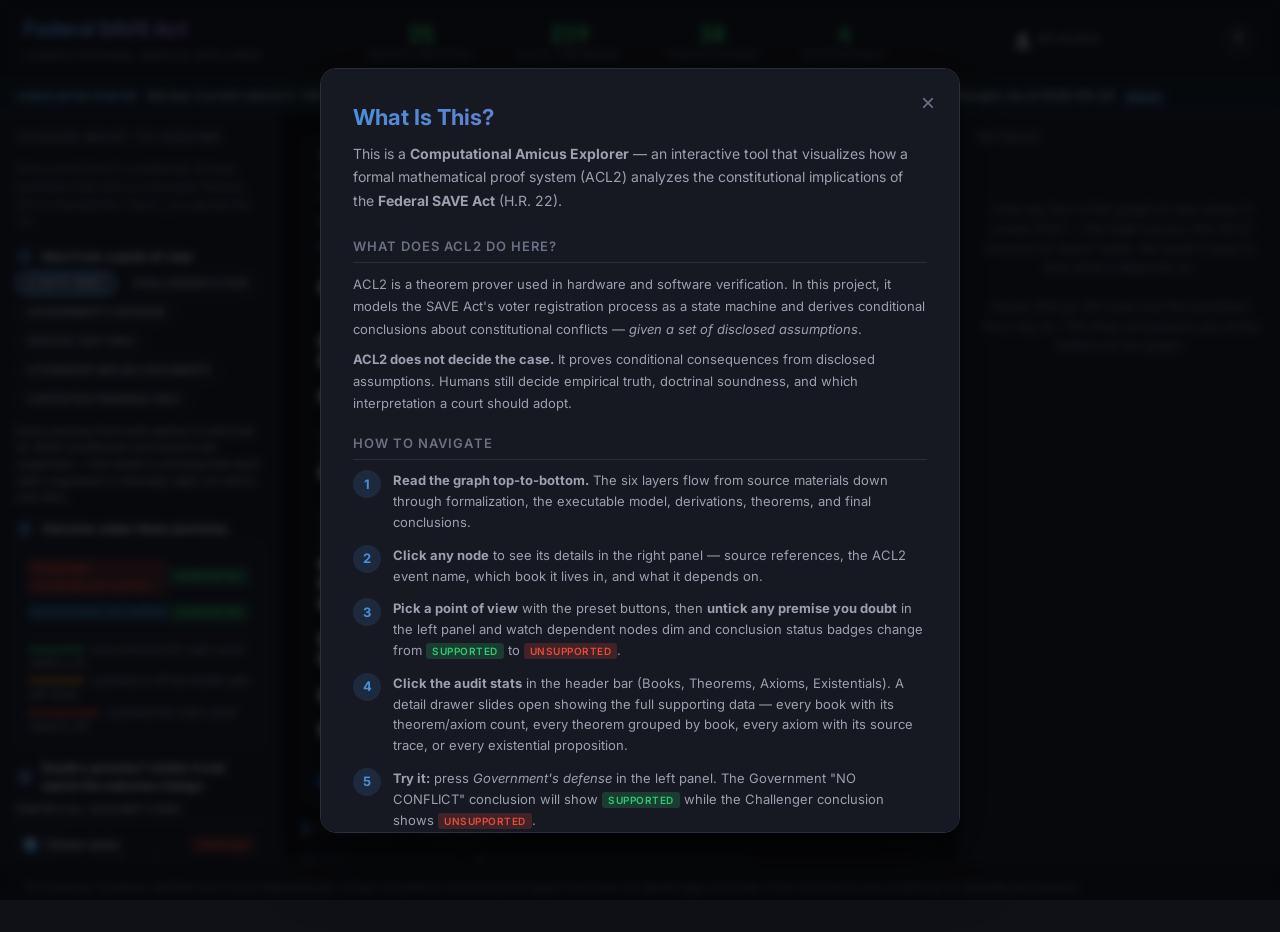
==== web/index.html @ 8c719e90 "explorer: wrap long path in explainer Co-Authored-By: Claude Fable 5 <noreply@anthropic.com>" ====
<!DOCTYPE html>
<html lang="en">
<head>
  <meta charset="UTF-8">
  <meta name="viewport" content="width=device-width, initial-scale=1.0">
  <meta name="description" content="Interactive visual explorer for the Federal SAVE Act ACL2 constitutional stress-test. Toggle assumptions to see which proof paths remain supported.">
  <title>Federal SAVE Act — Computational Amicus Explorer</title>
  <link rel="preconnect" href="https://fonts.googleapis.com">
  <link href="https://fonts.googleapis.com/css2?family=Inter:wght@300;400;500;600;700&family=JetBrains+Mono:wght@400;500&display=swap" rel="stylesheet">
  <link rel="stylesheet" href="style.css?v=6.4.4">
</head>
<body>
  <header id="app-header">
    <div class="header-content">
      <div class="header-title">
        <h1>Federal SAVE Act</h1>
        <span class="subtitle">Computational Amicus Explorer</span>
      </div>
      <div id="audit-bar" class="audit-bar">
        <button class="audit-stat audit-stat-btn" data-audit="books"><span class="audit-num" id="stat-books">—</span><span class="audit-label">Books Certified</span></button>
        <button class="audit-stat audit-stat-btn" data-audit="theorems"><span class="audit-num" id="stat-theorems">—</span><span class="audit-label">Q.E.D. Theorems</span></button>
        <button class="audit-stat audit-stat-btn" data-audit="axioms"><span class="audit-num" id="stat-axioms">—</span><span class="audit-label">Traced Axioms</span></button>
        <button class="audit-stat audit-stat-btn" data-audit="existentials"><span class="audit-num" id="stat-existentials">—</span><span class="audit-label">Existentials</span></button>
      </div>
      <label class="reviewer-toggle" title="Show ACL2 technical details">
        <span class="reviewer-icon">🔬</span>
        <input type="checkbox" id="reviewer-mode">
        <span class="reviewer-label">Reviewer</span>
      </label>
      <button id="about-btn" class="about-btn" title="About this tool">?</button>
    </div>
  </header>

  <div id="audit-drawer" class="audit-drawer">
    <div class="audit-drawer-header">
      <h3 id="audit-drawer-title"></h3>
      <button id="audit-drawer-close" class="audit-drawer-close">&times;</button>
    </div>
    <div id="audit-drawer-content" class="audit-drawer-content"></div>
  </div>

  <div class="mobile-panel-toggles" id="mobile-toggles">
    <button class="mobile-toggle-btn" id="toggle-hypotheticals" data-panel="left">☰ Choose premises</button>
    <button class="mobile-toggle-btn" id="toggle-details" data-panel="right">ℹ Details</button>
  </div>

  <div id="status-bar" class="status-bar hidden">
    <span class="status-chip">LEGISLATIVE STATUS</span>
    <span id="status-text"></span>
    <a id="status-link" href="#" target="_blank" rel="noopener">details</a>
  </div>
  <div id="warning-banner" class="warning-banner hidden">
    <span class="warning-icon">⚠</span>
    <span id="warning-text"></span>
    <button id="warning-close" class="warning-close">&times;</button>
  </div>

  <main id="app-main">
    <aside id="panel-left" class="panel panel-left">
      <h2 class="panel-title">Choose what to assume</h2>
      <p class="panel-hint">Every proof here is conditional: <em>if</em> these premises hold, <em>then</em> a conclusion follows. ACL2 checked the "then"; you decide the "if".</p>
      <div class="step-label"><span class="step-chip">1</span> Start from a point of view</div>
      <div id="preset-bar" class="preset-bar">
        <button class="preset-btn" data-preset="compare" title="Turn on every premise from both sides and compare the two outcomes side by side">⚖ Both sides</button>
        <button class="preset-btn preset-challenger" data-preset="challenger" title="Only the premises the challenger needs: documents are hard to get, the alternative process can deny">Challenger's case</button>
        <button class="preset-btn preset-government" data-preset="government" title="Only the premises the government needs: important interest, evenhanded, adequate alternative">Government's defense</button>
        <button class="preset-btn" data-preset="neutral" title="No legal or empirical premises at all — just the statute's text and structure. Neither outcome is supported.">Statute text only</button>
        <button class="preset-btn" data-preset="citizendocs" title="Grant the challenger every legal premise but deny the empirical ones: citizens hold documents and a waivable fee is not a burden">Citizenship implies documents</button>
        <button class="preset-btn" data-preset="highrisk" title="Keep only the three empirically contestable premises and drop everything doctrinal">Contested premises only</button>
      </div>
      <p id="preset-description" class="preset-description"></p>
      <div class="step-label"><span class="step-chip">2</span> Outcome under these premises</div>
      <div id="scenario-status" class="scenario-status">
        <div class="scenario-row">
          <span class="scenario-path-label path-challenger">Challenger: constitutional conflict</span>
          <span class="scenario-badge" id="scenario-challenger">—</span>
        </div>
        <div class="scenario-row">
          <span class="scenario-path-label path-government">Government: no conflict</span>
          <span class="scenario-badge" id="scenario-government">—</span>
        </div>
        <div class="scenario-legend">
          <span><b class="lg lg-supported">Supported</b> every premise this side's proof needs is on</span>
          <span><b class="lg lg-contested">Contested</b> a premise is off but another path still holds</span>
          <span><b class="lg lg-unsupported">Unsupported</b> a premise this side's proof needs is off</span>
        </div>
      </div>
      <div class="step-label"><span class="step-chip">3</span> Doubt a premise? Untick it and watch the outcome change</div>
      <div id="controls-container"></div>
      <div class="filter-section">
        <h3 class="filter-title">Display options</h3>
        <label class="filter-toggle"><input type="checkbox" id="filter-axiom-free"> Highlight axiom-free theorems</label>
        <label class="filter-toggle"><input type="checkbox" id="filter-high-risk"> Highlight high-risk assumptions</label>
        <label class="filter-toggle"><input type="checkbox" id="filter-challenger" checked> Show challenger path</label>
        <label class="filter-toggle"><input type="checkbox" id="filter-government" checked> Show government path</label>
        <label class="filter-toggle"><input type="checkbox" id="filter-neutral" checked> Show neutral nodes</label>
      </div>
    </aside>

    <section id="panel-center" class="panel panel-center">
      <details id="voter-panel" class="voter-panel" open>
        <summary class="voter-summary">
          <span class="voter-title">Try it — a citizen at the registration counter</span>
          <span class="voter-sub">Pick what they bring. The clerk answers from the statute's own list of acceptable documents; then the court's reading of the attestation process and your premises decide what that outcome means.</span>
        </summary>
        <div class="voter-body">
          <div class="voter-docs">
            <div class="voter-docs-title">What the applicant presents</div>
            <details class="voter-whatsthis">
              <summary>Where does this list come from?</summary>
              <p>It is the statute's own list. The SAVE Act (new NVRA § 3(b)) defines "documentary proof of United States citizenship" as exactly these documents, in three groups: four that count <em>on their own</em>; an ordinary government photo ID that counts <em>only when paired</em>; and six supporting documents that count <em>only with that photo ID</em>.</p>
              <p>We typed that definition once, as structured data (<code>data/parsed/federal_save_act_document_rules.json</code> — each entry carries the section number and the exact statutory wording). A small compiler turns that one file into three things that therefore cannot disagree: the ACL2 definitions the 219 theorems are proved against, a plain-English paraphrase, and the checkboxes you see here. A CI check also confirms every quoted clause appears verbatim in both the H.R. 22 text and the current S. 1383 vehicle.</p>
              <p>So when the clerk says "accepted" or "denied", that is the statute's list applied mechanically — not an opinion.</p>
            </details>
            <div id="voter-doc-groups"></div>
            <label class="voter-toggle"><input type="checkbox" id="voter-attest"> Signs attestation under penalty of perjury + submits other evidence (§ 8(j)(2)(A))</label>
            <label class="voter-toggle"><input type="checkbox" id="voter-citizen" checked> The applicant is in fact a U.S. citizen</label>
          </div>
          <div class="voter-scene">
            <svg id="voter-svg" viewBox="0 0 560 300" xmlns="http://www.w3.org/2000/svg" aria-label="Cartoon of an applicant at a registration counter">
              <defs>
                <linearGradient id="vg-floor" x1="0" y1="0" x2="0" y2="1"><stop offset="0" stop-color="#232737"/><stop offset="1" stop-color="#171a26"/></linearGradient>
                <filter id="vg-shadow" x="-10%" y="-10%" width="120%" height="130%"><feDropShadow dx="0" dy="2" stdDeviation="2" flood-color="#000" flood-opacity=".35"/></filter>
              </defs>
              <!-- wall + floor -->
              <rect x="0" y="0" width="560" height="300" fill="#1f2333"/>
              <rect x="0" y="236" width="560" height="64" fill="url(#vg-floor)"/>
              <!-- sign on wall -->
              <rect x="330" y="86" width="150" height="22" rx="4" fill="#2b3144" stroke="#3a4257"/>
              <text x="405" y="101" font-size="10" font-weight="700" text-anchor="middle" fill="#8fc1ff" font-family="Inter, sans-serif" letter-spacing="1">VOTER REGISTRATION</text>
              <!-- counter -->
              <rect x="292" y="168" width="268" height="16" rx="3" fill="#4a5268"/>
              <rect x="300" y="184" width="252" height="52" fill="#30364a"/>
              <rect x="300" y="184" width="252" height="6" fill="#262b3b"/>
              <!-- ===== clerk (behind counter) ===== -->
              <g id="clerk">
                <rect x="392" y="128" width="52" height="46" rx="12" fill="#4a90d9"/>
                <rect x="412" y="118" width="12" height="14" rx="4" fill="#e8c39e"/>
                <circle cx="418" cy="100" r="22" fill="#e8c39e"/>
                <path d="M396 96 q22 -32 44 0 v-4 q-22 -20 -44 0 z" fill="#5a3e2b"/>
                <circle cx="410" cy="100" r="2.2" fill="#2b2b2b"/><circle cx="426" cy="100" r="2.2" fill="#2b2b2b"/>
                <path id="clerk-mouth" d="M410 110 q8 6 16 0" stroke="#8a4b3a" stroke-width="2" fill="none" stroke-linecap="round"/>
                <!-- clerk hand resting on counter -->
                <ellipse cx="380" cy="168" rx="9" ry="5" fill="#e8c39e"/>
              </g>
              <!-- ===== applicant ===== -->
              <g id="applicant">
                <!-- body -->
                <path d="M104 236 v-70 a30 30 0 0 1 30 -30 h16 a30 30 0 0 1 30 30 v70 z" fill="#8e44ad"/>
                <!-- far arm (down) -->
                <path d="M108 150 q-18 30 -10 70" stroke="#8e44ad" stroke-width="14" fill="none" stroke-linecap="round"/>
                <!-- neck + head -->
                <rect x="136" y="108" width="14" height="16" rx="5" fill="#f1d2b6"/>
                <circle cx="143" cy="90" r="26" fill="#f1d2b6"/>
                <path d="M117 86 q26 -36 52 0 v-6 q-26 -24 -52 0 z" fill="#3d3d3d"/>
                <circle cx="134" cy="90" r="2.4" fill="#2b2b2b"/><circle cx="152" cy="90" r="2.4" fill="#2b2b2b"/>
                <path id="voter-mouth" d="M135 102 h16" stroke="#a05a4a" stroke-width="2.2" fill="none" stroke-linecap="round"/>
                <text id="voter-mark" x="176" y="66" font-size="22" font-weight="800" fill="#F39C12" font-family="Inter, sans-serif" opacity="0">?</text>
                <!-- near arm reaching to counter -->
                <path d="M178 152 q50 -4 96 14" stroke="#8e44ad" stroke-width="14" fill="none" stroke-linecap="round"/>
                <ellipse cx="276" cy="166" rx="10" ry="7" fill="#f1d2b6"/>
                <!-- cards held over the counter -->
                <g id="voter-cards" transform="translate(262,150)" filter="url(#vg-shadow)"></g>
              </g>
              <!-- ===== speech bubble (clerk) ===== -->
              <g id="voter-bubble">
                <path id="voter-bubble-path" d="M246 10 h300 a8 8 0 0 1 8 8 v54 a8 8 0 0 1 -8 8 h-118 l-10 14 l-4 -14 h-168 a8 8 0 0 1 -8 -8 v-54 a8 8 0 0 1 8 -8 z" fill="#f5f7fa" filter="url(#vg-shadow)"/>
                <foreignObject x="252" y="14" width="296" height="62">
                  <div xmlns="http://www.w3.org/1999/xhtml" id="voter-bubble-text" class="voter-bubble-text">—</div>
                </foreignObject>
              </g>
            </svg>
            <div id="voter-outcome" class="voter-outcome"></div>
          </div>
        </div>
      </details>
      <div id="graph-container"></div>
    </section>

    <aside id="panel-right" class="panel panel-right">
      <h2 class="panel-title">Details</h2>
      <div id="detail-content">
        <p class="detail-placeholder">Click any box in the graph to see where it comes from — the legal source, the ACL2 theorem or axiom name, the book it lives in, and what it depends on.<br><br>Boxes that go dim have lost the premises they rely on. The final conclusions are at the bottom of the graph.</p>
      </div>
    </aside>
  </main>

  <footer id="app-footer">
    <p>This explorer visualizes certified ACL2 proof dependencies. It does not perform live ACL2 proof search and does not decide legal outcomes. Final conclusions are conditional on selected assumptions.</p>
    <p class="footer-meta">
      <span id="footer-version"></span> ·
      <a href="https://github.com/f-pound/federal_save_act" target="_blank" rel="noopener">GitHub</a>
    </p>
  </footer>

  <!-- About Modal -->
  <div id="about-modal" class="modal-overlay hidden">
    <div class="modal-content">
      <button id="modal-close" class="modal-close">&times;</button>
      <h2 class="modal-title">What Is This?</h2>
      <p class="modal-lead">This is a <strong>Computational Amicus Explorer</strong> — an interactive tool that visualizes
      how a formal mathematical proof system (ACL2) analyzes the constitutional implications of the
      <strong>Federal SAVE Act</strong> (H.R. 22).</p>

      <div class="modal-section">
        <h3>What does ACL2 do here?</h3>
        <p>ACL2 is a theorem prover used in hardware and software verification. In this project, it models
        the SAVE Act's voter registration process as a state machine and derives conditional conclusions
        about constitutional conflicts — <em>given a set of disclosed assumptions</em>.</p>
        <p><strong>ACL2 does not decide the case.</strong> It proves conditional consequences from disclosed
        assumptions. Humans still decide empirical truth, doctrinal soundness, and which interpretation a
        court should adopt.</p>
      </div>

      <div class="modal-section">
        <h3>How to Navigate</h3>
        <div class="modal-steps">
          <div class="modal-step">
            <span class="step-num">1</span>
            <div>
              <strong>Read the graph top-to-bottom.</strong> The six layers flow from source materials
              down through formalization, the executable model, derivations, theorems, and final conclusions.
            </div>
          </div>
          <div class="modal-step">
            <span class="step-num">2</span>
            <div>
              <strong>Click any node</strong> to see its details in the right panel — source references,
              the ACL2 event name, which book it lives in, and what it depends on.
            </div>
          </div>
          <div class="modal-step">
            <span class="step-num">3</span>
            <div>
              <strong>Pick a point of view</strong> with the preset buttons, then <strong>untick any premise you doubt</strong> in the left panel and watch
              dependent nodes dim and conclusion status badges change from
              <span class="inline-badge badge-supported">Supported</span> to
              <span class="inline-badge badge-unsupported">Unsupported</span>.
            </div>
          </div>
          <div class="modal-step">
            <span class="step-num">4</span>
            <div>
              <strong>Click the audit stats</strong> in the header bar (Books, Theorems, Axioms, Existentials).
              A detail drawer slides open showing the full supporting data — every book with its theorem/axiom count, every
              theorem grouped by book, every axiom with its source trace, or every existential proposition.
            </div>
          </div>
          <div class="modal-step">
            <span class="step-num">5</span>
            <div>
              <strong>Try it:</strong> press <em>Government's defense</em> in the left panel.
              The Government "NO CONFLICT" conclusion will show
              <span class="inline-badge badge-supported">Supported</span> while the Challenger conclusion
              shows <span class="inline-badge badge-unsupported">Unsupported</span>.
            </div>
          </div>
        </div>
      </div>

      <div class="modal-section">
        <h3>What Do the Colors Mean?</h3>
        <div class="modal-legend">
          <div class="legend-item"><span class="legend-swatch" style="background:#4A90D9"></span> Legal sources &amp; definitions</div>
          <div class="legend-item"><span class="legend-swatch" style="background:#708090"></span> Traceability artifacts</div>
          <div class="legend-item"><span class="legend-swatch" style="background:#E8A838"></span> Empirical assumptions (contestable)</div>
          <div class="legend-item"><span class="legend-swatch" style="background:#9B59B6"></span> Interpretive / doctrinal assumptions</div>
          <div class="legend-item"><span class="legend-swatch" style="background:#3498DB"></span> Executable model components</div>
          <div class="legend-item"><span class="legend-swatch" style="background:#2ECC71"></span> Axiom-free structural theorems</div>
          <div class="legend-item"><span class="legend-swatch" style="background:#E74C3C"></span> Challenger path / conflict</div>
        </div>
      </div>

      <div class="modal-section">
        <h3>Key Badges</h3>
        <p><span class="inline-badge badge-axiom-free">0 Axioms</span> — Pure structural theorem, proved without any assumptions.<br>
        <span class="inline-badge badge-high-risk">High Risk</span> — Contestable empirical premise that influences the outcome.<br>
        <span class="inline-badge badge-trusted">Trusted Base</span> — Accepted as true but not proved by ACL2.</p>
      </div>

      <div class="modal-footer-note">
        <p>Final conclusions are conditional, not judicial determinations.
        This tool visualizes certified proof dependencies — it does not perform live theorem proving
        or decide legal outcomes.</p>
      </div>

      <button id="modal-got-it" class="modal-got-it">Got It</button>
    </div>
  </div>

  <script src="app.js?v=6.4.4"></script>
</body>
</html>
---- web/style.css ----
/* ========================================================================
   Federal SAVE Act — Computational Amicus Explorer
   Dark-theme stylesheet with color-coded proof-dependency nodes
   ======================================================================== */

:root {
  /* Base palette */
  --bg-primary: #0f1117;
  --bg-secondary: #161822;
  --bg-tertiary: #1c1f2e;
  --bg-panel: #1a1d2b;
  --bg-node: #1e2235;
  --border: #2a2e3f;
  --border-focus: #4a90d9;
  --text-primary: #e4e6ee;
  --text-secondary: #9ca0b0;
  --text-muted: #6b7084;

  /* Node type colors */
  --color-source: #4A90D9;
  --color-trace: #708090;
  --color-empirical: #E8A838;
  --color-interpretive: #9B59B6;
  --color-doctrinal: #8E44AD;
  --color-bridge: #1ABC9C;
  --color-executable: #3498DB;
  --color-theorem-clean: #2ECC71;
  --color-challenger: #E74C3C;
  --color-government: #3498DB;
  --color-contested: #F39C12;
  --color-scenario: #5DADE2;

  /* Functional */
  --color-warning: #F39C12;
  --color-danger: #E74C3C;
  --color-success: #2ECC71;
  --dimmed-opacity: 0.18;
  --transition-speed: 0.35s;

  /* Layout */
  --header-height: 80px;
  --footer-height: 72px;
  --panel-left-width: 280px;
  --panel-right-width: 320px;

  /* Typography */
  font-family: 'Inter', -apple-system, BlinkMacSystemFont, sans-serif;
}

*, *::before, *::after {
  box-sizing: border-box;
  margin: 0;
  padding: 0;
}

html, body {
  height: 100%;
  background: var(--bg-primary);
  color: var(--text-primary);
  font-size: 14px;
  line-height: 1.5;
  overflow: hidden;
}

/* ---- Header ---- */
header {
  height: var(--header-height);
  background: var(--bg-secondary);
  border-bottom: 1px solid var(--border);
  display: flex;
  align-items: center;
  padding: 0 24px;
  z-index: 100;
}

.header-content {
  display: flex;
  align-items: center;
  justify-content: space-between;
  width: 100%;
}

.header-title h1 {
  font-size: 20px;
  font-weight: 700;
  letter-spacing: -0.02em;
  background: linear-gradient(135deg, #4A90D9, #9B59B6);
  -webkit-background-clip: text;
  -webkit-text-fill-color: transparent;
  background-clip: text;
}

.header-title .subtitle {
  font-size: 12px;
  color: var(--text-muted);
  font-weight: 400;
  letter-spacing: 0.05em;
  text-transform: uppercase;
}

.audit-bar {
  display: flex;
  gap: 16px;
}

.audit-stat {
  display: flex;
  flex-direction: column;
  align-items: center;
  min-width: 64px;
}

.audit-stat-btn {
  background: transparent;
  border: 1px solid transparent;
  border-radius: 8px;
  padding: 8px 14px;
  cursor: pointer;
  transition: all 0.25s ease;
  position: relative;
}

.audit-stat-btn::after {
  content: '▾';
  position: absolute;
  bottom: 2px;
  left: 50%;
  transform: translateX(-50%);
  font-size: 8px;
  color: var(--text-muted);
  opacity: 0;
  transition: opacity 0.2s;
}

.audit-stat-btn:hover {
  border-color: var(--border);
  background: rgba(255, 255, 255, 0.03);
}

.audit-stat-btn:hover::after {
  opacity: 1;
}

.audit-stat-btn.active {
  border-color: var(--border-focus);
  background: rgba(74, 144, 217, 0.08);
}

.audit-stat-btn.active::after {
  opacity: 1;
  color: var(--border-focus);
}

.audit-stat-btn.active .audit-num {
  color: var(--border-focus);
}

.audit-num {
  font-size: 22px;
  font-weight: 700;
  font-family: 'JetBrains Mono', monospace;
  color: var(--color-success);
  transition: color 0.2s;
}

.audit-label {
  font-size: 10px;
  color: var(--text-muted);
  text-transform: uppercase;
  letter-spacing: 0.08em;
}

/* ---- Audit Drawer ---- */
.audit-drawer {
  background: var(--bg-secondary);
  border-bottom: 1px solid var(--border);
  max-height: 0;
  overflow: hidden;
  transition: max-height 0.35s cubic-bezier(0.4, 0, 0.2, 1),
              opacity 0.25s ease;
  opacity: 0;
  z-index: 90;
}

.audit-drawer.open {
  max-height: 50vh;
  opacity: 1;
  overflow-y: auto;
}

.audit-drawer-header {
  display: flex;
  align-items: center;
  justify-content: space-between;
  padding: 14px 24px 8px;
  position: sticky;
  top: 0;
  background: var(--bg-secondary);
  z-index: 2;
}

.audit-drawer-header h3 {
  font-size: 14px;
  font-weight: 600;
  color: var(--text-primary);
  letter-spacing: -0.01em;
}

.audit-drawer-close {
  background: none;
  border: none;
  color: var(--text-muted);
  font-size: 20px;
  cursor: pointer;
  padding: 2px 6px;
  border-radius: 4px;
  transition: color 0.2s;
}

.audit-drawer-close:hover { color: var(--text-primary); }

.audit-drawer-content {
  padding: 0 24px 16px;
}

/* Drawer summary chips */
.drawer-summary {
  display: flex;
  flex-wrap: wrap;
  gap: 6px;
  margin-bottom: 14px;
}

.drawer-chip {
  font-size: 10px;
  font-weight: 600;
  text-transform: uppercase;
  letter-spacing: 0.05em;
  padding: 3px 10px;
  border-radius: 4px;
  white-space: nowrap;
}

.drawer-chip-small {
  font-size: 9px;
  font-weight: 600;
  text-transform: uppercase;
  letter-spacing: 0.04em;
  padding: 2px 6px;
  border-radius: 3px;
  white-space: nowrap;
  flex-shrink: 0;
}

.chip-clean { background: rgba(46, 204, 113, 0.15); color: var(--color-theorem-clean); }
.chip-axiom { background: rgba(155, 89, 182, 0.15); color: var(--color-interpretive); }
.chip-theorem { background: rgba(46, 204, 113, 0.15); color: var(--color-theorem-clean); }
.chip-existential { background: rgba(52, 152, 219, 0.15); color: var(--color-executable); }
.chip-scenario { background: rgba(93, 173, 226, 0.15); color: var(--color-scenario); }
.chip-text { background: rgba(74, 144, 217, 0.15); color: var(--color-source); }
.chip-bridge { background: rgba(26, 188, 156, 0.15); color: var(--color-bridge); }
.chip-empirical { background: rgba(231, 76, 60, 0.15); color: var(--color-danger); }
.chip-interpretive { background: rgba(243, 156, 18, 0.15); color: var(--color-contested); }
.chip-challenger { background: rgba(231, 76, 60, 0.15); color: var(--color-challenger); }
.chip-government { background: rgba(52, 152, 219, 0.15); color: var(--color-government); }
.chip-doctrinal { background: rgba(142, 68, 173, 0.15); color: var(--color-doctrinal); }
.chip-neutral { background: rgba(112, 128, 144, 0.15); color: var(--color-trace); }

/* Drawer table */
.drawer-table {
  width: 100%;
  border-collapse: collapse;
  font-size: 12px;
}

.drawer-table th {
  text-align: left;
  font-size: 10px;
  font-weight: 600;
  text-transform: uppercase;
  letter-spacing: 0.08em;
  color: var(--text-muted);
  padding: 6px 10px;
  border-bottom: 1px solid var(--border);
}

.drawer-table td {
  padding: 6px 10px;
  border-bottom: 1px solid rgba(42, 46, 63, 0.5);
  color: var(--text-secondary);
}

.drawer-table tr:hover td {
  background: rgba(255, 255, 255, 0.02);
}

.drawer-table .mono {
  font-family: 'JetBrains Mono', monospace;
  font-size: 11px;
  color: var(--text-primary);
}

.drawer-table .center { text-align: center; }

.table-badge {
  font-size: 9px;
  font-weight: 600;
  text-transform: uppercase;
  letter-spacing: 0.05em;
  padding: 2px 8px;
  border-radius: 3px;
}

.status-clean { background: rgba(46, 204, 113, 0.15); color: var(--color-theorem-clean); }
.status-axiom { background: rgba(155, 89, 182, 0.15); color: var(--color-interpretive); }

/* Drawer book groups (for theorems / axioms) */
.drawer-book-group {
  margin-bottom: 12px;
  border: 1px solid var(--border);
  border-radius: 6px;
  overflow: hidden;
}

.drawer-book-header {
  display: flex;
  align-items: center;
  gap: 10px;
  padding: 8px 12px;
  background: var(--bg-tertiary);
  border-bottom: 1px solid var(--border);
}

.drawer-book-header .mono {
  font-family: 'JetBrains Mono', monospace;
  font-size: 12px;
  font-weight: 500;
  color: var(--text-primary);
}

.drawer-count {
  font-size: 11px;
  font-weight: 700;
  color: var(--color-success);
  font-family: 'JetBrains Mono', monospace;
  background: rgba(46, 204, 113, 0.12);
  padding: 1px 7px;
  border-radius: 10px;
}

/* Theorem list */
.drawer-theorem-list {
  display: flex;
  flex-wrap: wrap;
  gap: 4px;
  padding: 8px 12px;
}

.drawer-theorem-name {
  font-family: 'JetBrains Mono', monospace;
  font-size: 10.5px;
  color: var(--text-secondary);
  background: rgba(46, 204, 113, 0.06);
  border: 1px solid rgba(46, 204, 113, 0.12);
  padding: 2px 8px;
  border-radius: 3px;
  transition: all 0.15s;
}

.drawer-theorem-name:hover {
  background: rgba(46, 204, 113, 0.12);
  color: var(--text-primary);
}

/* Axiom list */
.drawer-axiom-list {
  padding: 4px 0;
}

.drawer-axiom-row {
  display: flex;
  flex-wrap: wrap;
  align-items: center;
  gap: 8px;
  padding: 6px 12px;
  border-bottom: 1px solid rgba(42, 46, 63, 0.4);
  transition: background 0.15s;
}

.drawer-axiom-row:last-child { border-bottom: none; }

.drawer-axiom-row:hover { background: rgba(255, 255, 255, 0.02); }

.drawer-axiom-name {
  font-family: 'JetBrains Mono', monospace;
  font-size: 11px;
  color: var(--text-primary);
}

.drawer-axiom-source {
  font-size: 10px;
  color: var(--text-muted);
  font-style: italic;
}

.drawer-axiom-clause {
  width: 100%;
  font-size: 11px;
  color: var(--text-muted);
  line-height: 1.5;
  padding: 4px 0 2px;
  border-left: 2px solid var(--border);
  padding-left: 10px;
  margin-top: 2px;
}

/* Existential list */
.drawer-existential-list {
  display: flex;
  flex-direction: column;
  gap: 6px;
}

.drawer-existential-row {
  display: flex;
  align-items: center;
  gap: 12px;
  padding: 10px 14px;
  background: var(--bg-tertiary);
  border: 1px solid var(--border);
  border-radius: 6px;
  transition: border-color 0.2s;
}

.drawer-existential-row:hover {
  border-color: var(--border-focus);
}

.drawer-existential-name {
  font-family: 'JetBrains Mono', monospace;
  font-size: 12px;
  color: var(--text-primary);
}

.drawer-existential-book {
  font-size: 10px;
  color: var(--text-muted);
  margin-left: auto;
  font-family: 'JetBrains Mono', monospace;
}

/* ---- Warning Banner ---- */
.warning-banner {
  background: rgba(243, 156, 18, 0.12);
  border-bottom: 1px solid rgba(243, 156, 18, 0.3);
  padding: 8px 24px;
  display: flex;
  align-items: center;
  gap: 10px;
  font-size: 13px;
  color: var(--color-warning);
}

.warning-banner.hidden { display: none; }

.warning-icon { font-size: 16px; }

.warning-close {
  margin-left: auto;
  background: none;
  border: none;
  color: var(--color-warning);
  cursor: pointer;
  font-size: 18px;
  padding: 0 4px;
}

/* ---- Main Layout ---- */
main {
  display: grid;
  grid-template-columns: var(--panel-left-width) 1fr var(--panel-right-width);
  height: calc(100vh - var(--header-height) - var(--footer-height));
  overflow: hidden;
}

.panel {
  overflow-y: auto;
  padding: 16px;
}

.panel-left {
  background: var(--bg-panel);
  border-right: 1px solid var(--border);
}

.panel-center {
  background: var(--bg-primary);
  overflow: auto;
  padding: 24px;
}

.panel-right {
  background: var(--bg-panel);
  border-left: 1px solid var(--border);
}

.panel-title {
  font-size: 13px;
  font-weight: 600;
  text-transform: uppercase;
  letter-spacing: 0.1em;
  color: var(--text-muted);
  margin-bottom: 12px;
}

.panel-hint {
  font-size: 12px;
  color: var(--text-muted);
  margin-bottom: 16px;
  line-height: 1.5;
}

/* ---- Controls ---- */
.control-group {
  margin-bottom: 16px;
}

.control-group-title {
  font-size: 11px;
  font-weight: 600;
  text-transform: uppercase;
  letter-spacing: 0.1em;
  color: var(--text-secondary);
  margin-bottom: 8px;
  padding-bottom: 4px;
  border-bottom: 1px solid var(--border);
}

.control-item {
  display: flex;
  align-items: flex-start;
  gap: 8px;
  padding: 6px 8px;
  border-radius: 6px;
  cursor: pointer;
  transition: background var(--transition-speed);
  margin-bottom: 2px;
}

.control-item:hover {
  background: rgba(255, 255, 255, 0.04);
}

.control-item input[type="checkbox"] {
  margin-top: 2px;
  accent-color: var(--border-focus);
  cursor: pointer;
}

.control-item .control-label {
  font-size: 12.5px;
  color: var(--text-primary);
  line-height: 1.4;
}

.control-item .control-path {
  font-size: 10px;
  padding: 1px 6px;
  border-radius: 3px;
  font-weight: 500;
  margin-left: auto;
  white-space: nowrap;
}

.path-challenger { background: rgba(231, 76, 60, 0.2); color: var(--color-challenger); }
.path-government { background: rgba(52, 152, 219, 0.2); color: var(--color-government); }
.path-neutral { background: rgba(112, 128, 144, 0.2); color: var(--color-trace); }
.path-contested { background: rgba(243, 156, 18, 0.2); color: var(--color-contested); }

/* ---- Filters ---- */
.filter-section {
  margin-top: 24px;
  padding-top: 16px;
  border-top: 1px solid var(--border);
}

.filter-title {
  font-size: 11px;
  font-weight: 600;
  text-transform: uppercase;
  letter-spacing: 0.1em;
  color: var(--text-secondary);
  margin-bottom: 8px;
}

.filter-toggle {
  display: flex;
  align-items: center;
  gap: 8px;
  padding: 4px 8px;
  font-size: 12px;
  color: var(--text-secondary);
  cursor: pointer;
  border-radius: 4px;
  margin-bottom: 2px;
}

.filter-toggle:hover {
  background: rgba(255, 255, 255, 0.04);
}

.filter-toggle input { accent-color: var(--border-focus); cursor: pointer; }

/* ---- Graph ---- */
#graph-container {
  min-height: 100%;
}

.graph-layer {
  margin-bottom: 32px;
}

.graph-layer-title {
  font-size: 11px;
  font-weight: 600;
  text-transform: uppercase;
  letter-spacing: 0.12em;
  color: var(--text-muted);
  margin-bottom: 12px;
  padding-bottom: 6px;
  border-bottom: 1px solid var(--border);
  display: flex;
  align-items: center;
  gap: 8px;
}

.graph-layer-title::before {
  content: '';
  display: inline-block;
  width: 4px;
  height: 14px;
  border-radius: 2px;
  background: var(--color-source);
}

.layer-sources .graph-layer-title::before { background: var(--color-source); }
.layer-formalization .graph-layer-title::before { background: var(--color-empirical); }
.layer-executable .graph-layer-title::before { background: var(--color-executable); }
.layer-derivations .graph-layer-title::before { background: var(--color-bridge); }
.layer-theorems .graph-layer-title::before { background: var(--color-theorem-clean); }
.layer-conclusions .graph-layer-title::before { background: var(--color-challenger); }

.graph-layer-nodes {
  display: flex;
  flex-wrap: wrap;
  gap: 10px;
}

/* ---- Node ---- */
.graph-node {
  background: var(--bg-node);
  border: 1px solid var(--border);
  border-radius: 8px;
  padding: 10px 14px;
  min-width: 160px;
  max-width: 280px;
  cursor: pointer;
  transition: all var(--transition-speed) ease;
  position: relative;
}

.graph-node:hover {
  border-color: var(--border-focus);
  transform: translateY(-1px);
  box-shadow: 0 4px 16px rgba(0, 0, 0, 0.3);
}

.graph-node.selected {
  border-color: var(--border-focus);
  box-shadow: 0 0 0 2px rgba(74, 144, 217, 0.3);
}

.graph-node.dimmed {
  opacity: var(--dimmed-opacity);
  pointer-events: auto;
  filter: grayscale(0.6);
}

.graph-node.highlighted {
  box-shadow: 0 0 12px rgba(46, 204, 113, 0.3);
}

.node-type-bar {
  position: absolute;
  top: 0;
  left: 0;
  width: 4px;
  height: 100%;
  border-radius: 8px 0 0 8px;
}

.node-label {
  font-size: 12px;
  font-weight: 500;
  margin-left: 8px;
  color: var(--text-primary);
  line-height: 1.4;
}

.node-badges {
  display: flex;
  gap: 4px;
  margin-top: 6px;
  margin-left: 8px;
  flex-wrap: wrap;
}

.node-badge {
  font-size: 9px;
  font-weight: 600;
  text-transform: uppercase;
  letter-spacing: 0.06em;
  padding: 2px 6px;
  border-radius: 3px;
  white-space: nowrap;
}

.badge-axiom-free { background: rgba(46, 204, 113, 0.15); color: var(--color-theorem-clean); }
.badge-high-risk { background: rgba(231, 76, 60, 0.15); color: var(--color-danger); }
.badge-trusted { background: rgba(243, 156, 18, 0.15); color: var(--color-warning); }
.badge-0-axioms { background: rgba(46, 204, 113, 0.2); color: var(--color-theorem-clean); }
.badge-depends { background: rgba(155, 89, 182, 0.15); color: var(--color-interpretive); }

/* Node type colors */
.type-LEGAL_SOURCE .node-type-bar { background: var(--color-source); }
.type-TRACEABILITY_ARTIFACT .node-type-bar { background: var(--color-trace); }
.type-SCENARIO_FACT .node-type-bar { background: var(--color-scenario); }
.type-TEXT_FACT .node-type-bar { background: var(--color-source); }
.type-EMPIRICAL_ASSUMPTION .node-type-bar { background: var(--color-empirical); }
.type-INTERPRETIVE_ASSUMPTION .node-type-bar { background: var(--color-interpretive); }
.type-DOCTRINAL_ASSUMPTION .node-type-bar { background: var(--color-doctrinal); }
.type-BRIDGE_RULE .node-type-bar { background: var(--color-bridge); }
.type-PROCESS_MODEL .node-type-bar { background: var(--color-executable); }
.type-DOCUMENT_MODEL .node-type-bar { background: var(--color-executable); }
.type-BURDEN_MODEL .node-type-bar { background: var(--color-executable); }
.type-HINGE_MODEL .node-type-bar { background: var(--color-contested); }
.type-EXISTENTIAL_MODEL .node-type-bar { background: var(--color-executable); }
.type-LEMMA .node-type-bar { background: var(--color-bridge); }
.type-THEOREM .node-type-bar { background: var(--color-theorem-clean); }
.type-FINAL_CONCLUSION .node-type-bar { background: var(--color-challenger); }

.type-FINAL_CONCLUSION {
  border-width: 2px;
}

.type-FINAL_CONCLUSION.path-challenger-node {
  border-color: rgba(231, 76, 60, 0.4);
  background: rgba(231, 76, 60, 0.06);
}

.type-FINAL_CONCLUSION.path-challenger-node .node-type-bar { background: var(--color-challenger); }

.type-FINAL_CONCLUSION.path-government-node {
  border-color: rgba(52, 152, 219, 0.4);
  background: rgba(52, 152, 219, 0.06);
}

.type-FINAL_CONCLUSION.path-government-node .node-type-bar { background: var(--color-government); }

/* Conclusion status badges */
.conclusion-status {
  font-size: 10px;
  font-weight: 600;
  text-transform: uppercase;
  letter-spacing: 0.06em;
  padding: 3px 8px;
  border-radius: 4px;
  margin-top: 6px;
  margin-left: 8px;
  display: inline-block;
}

.status-supported { background: rgba(46, 204, 113, 0.2); color: var(--color-success); }
.status-unsupported { background: rgba(231, 76, 60, 0.2); color: var(--color-danger); }
.status-contested { background: rgba(243, 156, 18, 0.2); color: var(--color-contested); }

/* ---- Detail Panel ---- */
.detail-placeholder {
  color: var(--text-muted);
  font-size: 13px;
  text-align: center;
  padding-top: 40px;
}

.detail-block {
  margin-bottom: 16px;
}

.detail-label {
  font-size: 10px;
  font-weight: 600;
  text-transform: uppercase;
  letter-spacing: 0.1em;
  color: var(--text-muted);
  margin-bottom: 4px;
}

.detail-value {
  font-size: 13px;
  color: var(--text-primary);
  line-height: 1.5;
}

.detail-value.mono {
  font-family: 'JetBrains Mono', monospace;
  font-size: 12px;
  background: var(--bg-tertiary);
  padding: 4px 8px;
  border-radius: 4px;
  word-break: break-all;
}

.detail-header {
  font-size: 15px;
  font-weight: 600;
  margin-bottom: 4px;
  color: var(--text-primary);
}

.detail-type-badge {
  font-size: 10px;
  font-weight: 600;
  text-transform: uppercase;
  letter-spacing: 0.06em;
  padding: 2px 8px;
  border-radius: 3px;
  display: inline-block;
  margin-bottom: 12px;
}

.detail-divider {
  height: 1px;
  background: var(--border);
  margin: 12px 0;
}

/* ---- Footer ---- */
footer {
  height: var(--footer-height);
  background: var(--bg-secondary);
  border-top: 1px solid var(--border);
  display: flex;
  flex-direction: column;
  justify-content: center;
  padding: 0 24px;
}

footer p {
  font-size: 11px;
  color: var(--text-muted);
  line-height: 1.5;
}

.footer-meta {
  margin-top: 2px;
}

.footer-meta a {
  color: var(--color-source);
  text-decoration: none;
}

.footer-meta a:hover { text-decoration: underline; }

/* ---- Scrollbar ---- */
::-webkit-scrollbar { width: 6px; }
::-webkit-scrollbar-track { background: transparent; }
::-webkit-scrollbar-thumb { background: var(--border); border-radius: 3px; }
::-webkit-scrollbar-thumb:hover { background: var(--text-muted); }




/* ---- About Button ---- */
.about-btn {
  width: 36px;
  height: 36px;
  border-radius: 50%;
  border: 1px solid var(--border);
  background: var(--bg-tertiary);
  color: var(--text-secondary);
  font-size: 16px;
  font-weight: 700;
  cursor: pointer;
  transition: all 0.2s ease;
  margin-left: 16px;
  flex-shrink: 0;
}

.about-btn:hover {
  border-color: var(--border-focus);
  color: var(--text-primary);
  background: rgba(74, 144, 217, 0.15);
  transform: scale(1.05);
}

/* ---- Modal ---- */
.modal-overlay {
  position: fixed;
  inset: 0;
  background: rgba(0, 0, 0, 0.7);
  backdrop-filter: blur(4px);
  z-index: 1000;
  display: flex;
  align-items: center;
  justify-content: center;
  animation: fadeIn 0.2s ease;
}

.modal-overlay.hidden { display: none; }

@keyframes fadeIn {
  from { opacity: 0; }
  to { opacity: 1; }
}

.modal-content {
  background: var(--bg-secondary);
  border: 1px solid var(--border);
  border-radius: 16px;
  max-width: 640px;
  max-height: 85vh;
  overflow-y: auto;
  padding: 32px;
  position: relative;
  box-shadow: 0 24px 64px rgba(0, 0, 0, 0.5);
  animation: slideUp 0.3s ease;
}

@keyframes slideUp {
  from { transform: translateY(20px); opacity: 0; }
  to { transform: translateY(0); opacity: 1; }
}

.modal-close {
  position: absolute;
  top: 16px;
  right: 16px;
  background: none;
  border: none;
  color: var(--text-muted);
  font-size: 24px;
  cursor: pointer;
  padding: 4px 8px;
  border-radius: 4px;
  transition: color 0.2s;
}

.modal-close:hover { color: var(--text-primary); }

.modal-title {
  font-size: 22px;
  font-weight: 700;
  margin-bottom: 8px;
  background: linear-gradient(135deg, #4A90D9, #9B59B6);
  -webkit-background-clip: text;
  -webkit-text-fill-color: transparent;
  background-clip: text;
}

.modal-lead {
  font-size: 14px;
  color: var(--text-secondary);
  line-height: 1.7;
  margin-bottom: 24px;
}

.modal-section {
  margin-bottom: 20px;
}

.modal-section h3 {
  font-size: 13px;
  font-weight: 600;
  text-transform: uppercase;
  letter-spacing: 0.08em;
  color: var(--text-muted);
  margin-bottom: 10px;
  padding-bottom: 6px;
  border-bottom: 1px solid var(--border);
}

.modal-section p {
  font-size: 13px;
  color: var(--text-secondary);
  line-height: 1.7;
  margin-bottom: 8px;
}

/* Steps */
.modal-steps {
  display: flex;
  flex-direction: column;
  gap: 12px;
}

.modal-step {
  display: flex;
  gap: 12px;
  align-items: flex-start;
}

.step-num {
  flex-shrink: 0;
  width: 28px;
  height: 28px;
  border-radius: 50%;
  background: rgba(74, 144, 217, 0.15);
  color: var(--color-source);
  display: flex;
  align-items: center;
  justify-content: center;
  font-size: 13px;
  font-weight: 700;
}

.modal-step div {
  font-size: 13px;
  color: var(--text-secondary);
  line-height: 1.6;
}

/* Legend */
.modal-legend {
  display: grid;
  grid-template-columns: 1fr 1fr;
  gap: 8px;
}

.legend-item {
  display: flex;
  align-items: center;
  gap: 8px;
  font-size: 12px;
  color: var(--text-secondary);
}

.legend-swatch {
  width: 12px;
  height: 12px;
  border-radius: 3px;
  flex-shrink: 0;
}

/* Inline badges used in modal */
.inline-badge {
  font-size: 10px;
  font-weight: 600;
  text-transform: uppercase;
  letter-spacing: 0.05em;
  padding: 2px 6px;
  border-radius: 3px;
  white-space: nowrap;
}

.badge-supported { background: rgba(46, 204, 113, 0.2); color: var(--color-success); }
.badge-unsupported { background: rgba(231, 76, 60, 0.2); color: var(--color-danger); }

/* Footer note */
.modal-footer-note {
  background: rgba(74, 144, 217, 0.08);
  border: 1px solid rgba(74, 144, 217, 0.2);
  border-radius: 8px;
  padding: 12px 16px;
  margin-bottom: 20px;
}

.modal-footer-note p {
  font-size: 12px;
  color: var(--text-muted);
  line-height: 1.6;
  margin: 0;
}

/* Got It button */
.modal-got-it {
  display: block;
  width: 100%;
  padding: 12px;
  background: linear-gradient(135deg, #4A90D9, #9B59B6);
  color: white;
  border: none;
  border-radius: 8px;
  font-size: 14px;
  font-weight: 600;
  cursor: pointer;
  transition: opacity 0.2s;
}

.modal-got-it:hover { opacity: 0.9; }

/* ================================================================
   PRESET BUTTONS
   ================================================================ */
.preset-bar {
  display: flex;
  flex-wrap: wrap;
  gap: 6px;
  margin-bottom: 12px;
}

.preset-btn {
  padding: 5px 10px;
  border: 1px solid var(--border);
  border-radius: 16px;
  background: var(--bg-tertiary);
  color: var(--text-secondary);
  font-size: 10px;
  font-weight: 600;
  text-transform: uppercase;
  letter-spacing: 0.04em;
  cursor: pointer;
  transition: all 0.2s;
  white-space: nowrap;
}

.preset-btn:hover {
  border-color: var(--border-focus);
  color: var(--text-primary);
  background: rgba(74, 144, 217, 0.08);
}

.preset-btn.active {
  border-color: var(--border-focus);
  background: rgba(74, 144, 217, 0.15);
  color: var(--text-primary);
}

/* ================================================================
   SCENARIO STATUS BOX
   ================================================================ */
.scenario-status {
  background: var(--bg-tertiary);
  border: 1px solid var(--border);
  border-radius: 8px;
  padding: 10px 12px;
  margin-bottom: 12px;
}

.scenario-title {
  font-size: 10px;
  font-weight: 600;
  text-transform: uppercase;
  letter-spacing: 0.1em;
  color: var(--text-muted);
  margin-bottom: 8px;
}

.scenario-row {
  display: flex;
  align-items: center;
  justify-content: space-between;
  padding: 4px 0;
}

.scenario-path-label {
  font-size: 12px;
  font-weight: 500;
}

.scenario-path-label.path-challenger { color: var(--color-challenger); }
.scenario-path-label.path-government { color: var(--color-government); }

.scenario-badge {
  font-size: 10px;
  font-weight: 700;
  text-transform: uppercase;
  letter-spacing: 0.06em;
  padding: 2px 8px;
  border-radius: 4px;
  transition: all 0.3s ease;
}

.scenario-badge.status-supported {
  background: rgba(46, 204, 113, 0.2);
  color: var(--color-success);
}

.scenario-badge.status-unsupported {
  background: rgba(231, 76, 60, 0.2);
  color: var(--color-danger);
}

.scenario-badge.status-contested {
  background: rgba(243, 156, 18, 0.2);
  color: var(--color-contested);
}

/* ================================================================
   WHY THIS MATTERS — callout in detail panel
   ================================================================ */
.detail-why-matters {
  background: rgba(74, 144, 217, 0.06);
  border-left: 3px solid var(--border-focus);
  border-radius: 0 6px 6px 0;
  padding: 10px 12px;
  margin: 8px 0 12px;
}

.detail-why-matters .detail-label {
  color: var(--border-focus);
}

.detail-why-matters .detail-value {
  font-size: 12.5px;
  line-height: 1.6;
  color: var(--text-secondary);
}

/* ================================================================
   DEEP LINKS in detail panel
   ================================================================ */
.detail-links {
  display: flex;
  flex-wrap: wrap;
  gap: 6px;
  margin: 8px 0;
}

.detail-link {
  display: inline-flex;
  align-items: center;
  gap: 4px;
  padding: 4px 10px;
  border: 1px solid var(--border);
  border-radius: 4px;
  background: var(--bg-tertiary);
  color: var(--color-source);
  font-size: 11px;
  font-weight: 500;
  text-decoration: none;
  transition: all 0.2s;
}

.detail-link:hover {
  border-color: var(--border-focus);
  background: rgba(74, 144, 217, 0.1);
}

.detail-link-icon {
  font-size: 12px;
}

/* ================================================================
   REVIEWER MODE
   ================================================================ */
.reviewer-toggle {
  display: flex;
  align-items: center;
  gap: 6px;
  cursor: pointer;
  padding: 4px 10px;
  border: 1px solid transparent;
  border-radius: 6px;
  transition: all 0.2s;
  margin-left: 8px;
  flex-shrink: 0;
}

.reviewer-toggle:hover {
  border-color: var(--border);
  background: rgba(255, 255, 255, 0.03);
}

.reviewer-toggle input {
  display: none;
}

.reviewer-icon {
  font-size: 16px;
}

.reviewer-label {
  font-size: 11px;
  font-weight: 600;
  color: var(--text-muted);
  text-transform: uppercase;
  letter-spacing: 0.06em;
  transition: color 0.2s;
}

body.reviewer-active .reviewer-label {
  color: var(--border-focus);
}

body.reviewer-active .reviewer-toggle {
  border-color: var(--border-focus);
  background: rgba(74, 144, 217, 0.08);
}

/* Reviewer detail lines on graph nodes — hidden by default */
.reviewer-detail {
  display: none;
  font-size: 9px;
  font-family: 'JetBrains Mono', monospace;
  color: var(--text-muted);
  margin-top: 3px;
  margin-left: 8px;
  line-height: 1.4;
}

body.reviewer-active .reviewer-detail {
  display: block;
}

.reviewer-tag {
  display: inline-block;
  font-size: 8px;
  font-weight: 600;
  text-transform: uppercase;
  letter-spacing: 0.04em;
  padding: 1px 5px;
  border-radius: 3px;
  margin-right: 3px;
  background: rgba(74, 144, 217, 0.12);
  color: var(--color-source);
}

/* ================================================================
   RESPONSIVE — Tablet (≤1024px)
   ================================================================ */
@media (max-width: 1024px) {
  :root {
    --panel-left-width: 220px;
    --panel-right-width: 260px;
  }

  .header-title h1 { font-size: 17px; }
  .audit-bar { gap: 8px; }
  .audit-stat-btn { padding: 6px 10px; }
  .audit-num { font-size: 18px; }
}

/* ================================================================
   RESPONSIVE — Mobile (≤768px)
   All panels stack vertically: graph → hypotheticals → details
   ================================================================ */
@media (max-width: 768px) {
  :root {
    --header-height: auto;
    --footer-height: auto;
  }

  html, body {
    height: auto;
    min-height: 100vh;
    overflow: auto;
    overflow-x: hidden;
  }

  /* ---- Header ---- */
  header {
    height: auto;
    padding: 12px 16px;
    position: sticky;
    top: 0;
    z-index: 200;
  }

  .header-content {
    flex-wrap: wrap;
    gap: 8px;
  }

  .header-title h1 { font-size: 16px; }
  .header-title .subtitle { font-size: 10px; }

  .audit-bar {
    order: 3;
    width: 100%;
    justify-content: space-around;
    gap: 4px;
  }

  .audit-stat-btn {
    padding: 4px 8px;
    border-radius: 6px;
    flex: 1;
    min-width: 0;
  }

  .audit-stat-btn::after { display: none; }
  .audit-num { font-size: 16px; }
  .audit-label { font-size: 8px; letter-spacing: 0.04em; }

  .about-btn {
    position: absolute;
    top: 12px;
    right: 12px;
  }

  /* ---- Audit Drawer ---- */
  .audit-drawer.open { max-height: 60vh; }
  .audit-drawer-header { padding: 10px 16px 6px; }
  .audit-drawer-content { padding: 0 16px 12px; }
  .drawer-table th,
  .drawer-table td { padding: 4px 6px; font-size: 11px; }
  .drawer-table .mono { font-size: 10px; }

  /* ---- Main: single column vertical stack ---- */
  main {
    display: flex;
    flex-direction: column;
    height: auto;
    overflow: visible;
  }

  /* Hypotheticals first — most important on mobile */
  .panel-left {
    order: 1;
    border-right: none;
    border-bottom: 2px solid var(--border);
    padding: 12px 12px 8px;
    overflow-y: visible;
  }

  .panel-title {
    font-size: 12px;
    margin-bottom: 6px;
  }

  .panel-hint {
    font-size: 11px;
    margin-bottom: 8px;
  }

  /* ---- Controls: touch-friendly ---- */
  .control-group {
    margin-bottom: 10px;
  }

  .control-group-title {
    font-size: 10px;
    margin-bottom: 4px;
    padding-bottom: 3px;
  }

  .control-item {
    padding: 8px 10px;
    margin-bottom: 1px;
    min-height: 44px;
    align-items: center;
    gap: 10px;
  }

  .control-item input[type="checkbox"] {
    width: 18px;
    height: 18px;
    margin: 0;
    flex-shrink: 0;
  }

  .control-item .control-label {
    font-size: 13px;
    line-height: 1.3;
  }

  .control-item .control-path {
    font-size: 9px;
    padding: 2px 6px;
  }

  /* ---- Filters: compact on mobile ---- */
  .filter-section {
    margin-top: 10px;
    padding-top: 8px;
  }

  .filter-toggle {
    padding: 6px 10px;
    min-height: 36px;
    align-items: center;
    font-size: 12px;
  }

  .filter-toggle input {
    width: 16px;
    height: 16px;
  }

  /* Graph second */
  .panel-center {
    order: 2;
    min-height: 40vh;
    padding: 10px 8px;
  }

  /* Details last */
  .panel-right {
    order: 3;
    border-left: none;
    border-top: 1px solid var(--border);
    padding: 12px;
    overflow-y: visible;
  }

  /* Hide mobile toggle buttons — panels are always visible */
  .mobile-panel-toggles { display: none !important; }

  /* ---- Graph nodes: mobile-optimized ---- */
  .graph-node {
    padding: 8px 10px;
    min-width: 120px;
    max-width: 100%;
  }

  .node-label {
    font-size: 11px;
    margin-left: 6px;
  }

  .node-badges {
    gap: 3px;
    margin-left: 6px;
    margin-top: 4px;
  }

  .node-badge { font-size: 8px; padding: 1px 5px; }

  .graph-layer { margin-bottom: 18px; }

  .graph-layer-title {
    font-size: 10px;
    margin-bottom: 8px;
    padding-bottom: 4px;
  }

  .graph-layer-nodes { gap: 6px; }

  #graph-container { min-height: auto; }

  /* ---- Footer ---- */
  footer { height: auto; padding: 10px 12px; }
  footer p { font-size: 10px; }
  .warning-banner { font-size: 11px; padding: 8px 12px; }

  /* ---- Detail panel ---- */
  .detail-placeholder { padding-top: 20px; font-size: 12px; }
  .detail-block { margin-bottom: 12px; }

  /* ---- Modal ---- */
  .modal-content {
    width: 95vw;
    max-width: none;
    max-height: 90vh;
    margin: 5vh auto;
    padding: 16px;
  }
  .modal-title { font-size: 18px; }
  .modal-lead { font-size: 12px; }
  .modal-section h3 { font-size: 13px; }
  .modal-section p { font-size: 11px; }
  .modal-steps { gap: 10px; }
  .step-num { width: 24px; height: 24px; font-size: 11px; }
}

/* ================================================================
   RESPONSIVE — Small phones (≤430px)
   ================================================================ */
@media (max-width: 430px) {
  .audit-num { font-size: 14px; }
  .audit-label { font-size: 7px; }
  .audit-stat-btn { padding: 3px 5px; }
  .header-title h1 { font-size: 14px; }
  .header-title .subtitle { font-size: 9px; }
  .drawer-chip { font-size: 8px; padding: 2px 6px; }
  .drawer-table th,
  .drawer-table td { padding: 3px 4px; font-size: 10px; }
  .node-card { padding: 8px 10px; }
  .node-title { font-size: 11px; }
}

/* Hide mobile toggles on desktop */
@media (min-width: 769px) {
  .mobile-panel-toggles { display: none; }
}



/* v6.0 node types */
.type-LIBRARY .node-type-bar { background: var(--color-theorem-clean); }
.type-CLAUSE_IR .node-type-bar { background: var(--color-trace); }
.type-DUE_PROCESS_OVERLAY .node-type-bar { background: var(--color-contested); }
.type-FINAL_CONCLUSION.path-neutral-node,
.type-FINAL_CONCLUSION:not(.path-challenger-node):not(.path-government-node) {
  border-color: rgba(46, 204, 113, 0.4);
  background: rgba(46, 204, 113, 0.06);
}

/* v6.0 guided left panel */
.step-label {
  display: flex; align-items: center; gap: 8px;
  font-size: 12px; font-weight: 600; letter-spacing: 0.02em;
  color: var(--color-text, #dfe6ee); margin: 14px 0 6px;
}
.step-chip {
  display: inline-flex; align-items: center; justify-content: center;
  width: 18px; height: 18px; border-radius: 50%;
  background: rgba(74, 144, 217, 0.25); color: #8fc1ff;
  font-size: 11px; font-weight: 700; flex: none;
}
.preset-description {
  font-size: 11.5px; line-height: 1.45; color: #9aa7b4;
  margin: 6px 0 2px; min-height: 2.8em;
}
.preset-btn.active { box-shadow: inset 0 0 0 2px rgba(143, 193, 255, 0.9); font-weight: 700; }
.preset-btn.preset-challenger.active { background: rgba(231, 76, 60, 0.35); box-shadow: inset 0 0 0 2px rgba(231, 76, 60, 0.9); }
.preset-btn.preset-government.active { background: rgba(52, 152, 219, 0.35); box-shadow: inset 0 0 0 2px rgba(52, 152, 219, 0.9); }
.scenario-legend {
  display: flex; flex-direction: column; gap: 3px;
  margin-top: 8px; padding-top: 8px;
  border-top: 1px solid rgba(255,255,255,0.08);
  font-size: 10.5px; line-height: 1.35; color: #8d9aa8;
}
.scenario-legend .lg { font-weight: 700; margin-right: 4px; }
.lg-supported { color: #2ECC71; }
.lg-contested { color: #F39C12; }
.lg-unsupported { color: #E74C3C; }

/* v6.2 legislative status bar */
.status-bar {
  display: flex; align-items: center; gap: 10px; flex-wrap: wrap;
  padding: 6px 16px; font-size: 12px; color: #c9d3dd;
  background: rgba(74, 144, 217, 0.10); border-bottom: 1px solid rgba(74, 144, 217, 0.25);
}
.status-bar.hidden { display: none; }
.status-chip { font-size: 10px; font-weight: 700; letter-spacing: 0.08em; color: #8fc1ff; }
.status-bar a { color: #8fc1ff; }

/* v6.3 decider chips */
.decider-chip { display:inline-block; padding:1px 7px; border-radius:10px; font-size:10px; font-weight:600; letter-spacing:.03em; margin-left:6px; border:1px solid transparent; }
.decider-legislature { background: rgba(74,144,217,.18); color:#8fc1ff; border-color: rgba(74,144,217,.4); }
.decider-court { background: rgba(155,89,182,.18); color:#d7aaff; border-color: rgba(155,89,182,.4); }
.decider-fact-finder { background: rgba(232,168,56,.18); color:#ffd28a; border-color: rgba(232,168,56,.45); }
.decider-party-stipulation { background: rgba(93,173,226,.18); color:#a9dcff; border-color: rgba(93,173,226,.4); }
.decider-untagged { background: rgba(231,76,60,.18); color:#ff9d93; }
.drawer-summary-label { font-size: 11px; color:#9aa7b4; margin-right: 4px; }

/* v6.4 voter cartoon panel */
.voter-panel { margin: 0 0 14px; border: 1px solid rgba(74,144,217,.3); border-radius: 10px; background: rgba(74,144,217,.06); }
.voter-summary { cursor: pointer; padding: 10px 14px; list-style: none; display: flex; flex-direction: column; gap: 3px; }
.voter-summary::-webkit-details-marker { display: none; }
.voter-title { font-weight: 700; font-size: 13px; color: #dfe6ee; }
.voter-sub { font-size: 11.5px; color: #9aa7b4; }
.voter-body { display: grid; grid-template-columns: minmax(220px, 280px) 1fr; gap: 16px; padding: 0 14px 14px; }
.voter-docs-title { font-size: 11px; font-weight: 600; color: #8fc1ff; margin-bottom: 6px; letter-spacing: .03em; }
.voter-group { margin-bottom: 8px; }
.voter-group-name { font-size: 10.5px; color: #9aa7b4; margin: 4px 0 2px; text-transform: uppercase; letter-spacing: .05em; }
.voter-doc, .voter-toggle { display: flex; gap: 6px; align-items: flex-start; font-size: 11.5px; color: #c9d3dd; margin: 2px 0; cursor: pointer; }
.voter-doc input, .voter-toggle input { margin-top: 2px; }
.voter-toggle { margin-top: 8px; padding-top: 8px; border-top: 1px solid rgba(255,255,255,.08); }
.voter-scene svg { width: 100%; height: auto; max-height: 340px; background: rgba(0,0,0,.15); border-radius: 8px; }
.voter-bubble-text { font: 600 12.5px/1.25 Inter, system-ui, sans-serif; color: #1c1f2e; }
.voter-outcome { margin-top: 8px; font-size: 11.5px; line-height: 1.45; color: #c9d3dd; }
.voter-outcome .step { display: block; padding: 3px 0; }
.voter-outcome .step b { color: #dfe6ee; }
.voter-outcome .who { color: #8fc1ff; font-size: 10.5px; }
.voter-outcome .ok { color: #2ECC71; } .voter-outcome .bad { color: #E74C3C; } .voter-outcome .mid { color: #F39C12; }
.voter-card { font: 800 7px Inter, sans-serif; letter-spacing: .02em; }
@media (max-width: 900px) { .voter-body { grid-template-columns: 1fr; } }

.voter-whatsthis { margin: 0 0 8px; font-size: 11px; color: #9aa7b4; }
.voter-whatsthis summary { cursor: pointer; color: #8fc1ff; font-weight: 600; }
.voter-whatsthis p { margin: 6px 0 0; line-height: 1.45; }
.voter-whatsthis code { font-family: "JetBrains Mono", monospace; font-size: 10px; color: #c9d3dd; word-break: break-all; }
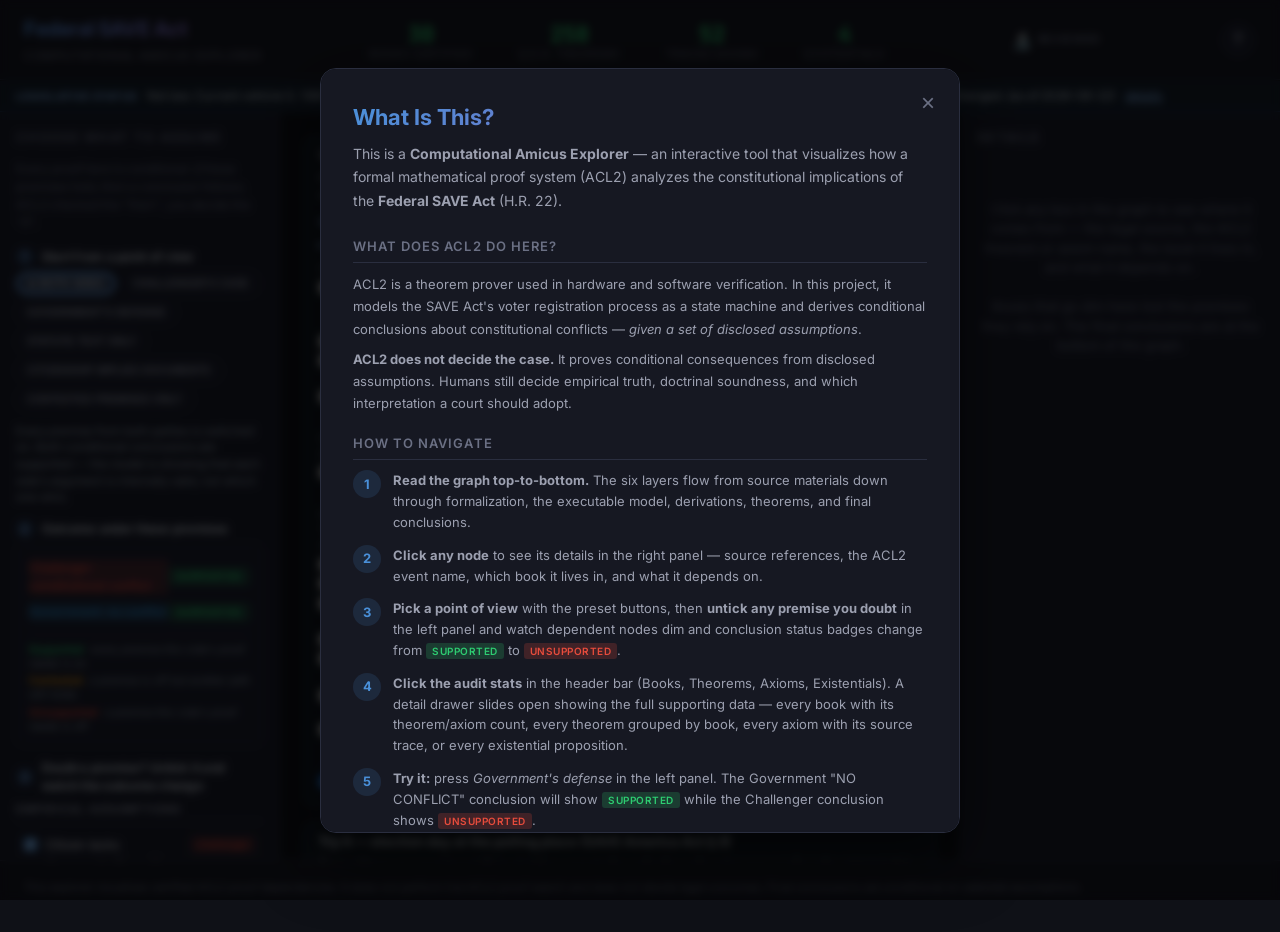
==== commit 20bc2a81: "release: v6.5.0 — SAVE America Act § 3 photo-ID-to-vote layer, functional instantiation, election-da" ====
--- a/web/index.html
+++ b/web/index.html
@@ -7,7 +7,7 @@
   <title>Federal SAVE Act — Computational Amicus Explorer</title>
   <link rel="preconnect" href="https://fonts.googleapis.com">
   <link href="https://fonts.googleapis.com/css2?family=Inter:wght@300;400;500;600;700&family=JetBrains+Mono:wght@400;500&display=swap" rel="stylesheet">
-  <link rel="stylesheet" href="style.css?v=6.4.4">
+  <link rel="stylesheet" href="style.css?v=6.5.0">
 </head>
 <body>
   <header id="app-header">
@@ -174,6 +174,80 @@
           </div>
         </div>
       </details>
+      <details id="poll-panel" class="voter-panel" open>
+        <summary class="voter-summary">
+          <span class="voter-title">Try it — election day at the polling place (SAVE America Act § 3)</span>
+          <span class="voter-sub">Same citizen, now registered. Pick what they carry to the polls; the poll worker answers from the statute's list of valid photo identification, the 3-day cure rule decides whether the ballot counts, and your premises decide what an uncounted ballot means.</span>
+        </summary>
+        <div class="voter-body">
+          <div class="voter-docs">
+            <div class="voter-docs-title">What the voter carries</div>
+            <details class="voter-whatsthis">
+              <summary>Where does this list come from?</summary>
+              <p>New HAVA § 303A(c), added by § 3 of the SAVE America Act, defines "valid photo identification" as exactly five documents. Three of them must show a photo <em>and an expiration date</em>. It is a different list from the registration list above: a passport is on both; an ordinary photo ID paired with a birth certificate registers you but is not valid photo ID at the polls unless it carries an expiration date; a driver's licence gets you a ballot but does not prove citizenship at registration.</p>
+              <p>Without valid ID the voter may cast a provisional ballot, counted only if ID — or a religious-objection affidavit — is presented within 3 days (§ 303A(a)(1)(B)). These checkboxes, the ACL2 definitions and the English paraphrase are compiled from one file, and CI checks every quoted clause is verbatim in S. 1383.</p>
+            </details>
+            <div id="poll-doc-groups"></div>
+            <label class="voter-toggle"><input type="checkbox" id="poll-cure"> Returns within 3 days with valid ID or a religious-objection affidavit (§ 303A(a)(1)(B)(i))</label>
+            <label class="voter-toggle"><input type="checkbox" id="poll-citizen" checked> The voter is a registered U.S. citizen</label>
+          </div>
+          <div class="voter-scene">
+            <svg id="poll-svg" viewBox="0 0 560 300" xmlns="http://www.w3.org/2000/svg" aria-label="Cartoon of a voter at a polling place">
+              <rect x="0" y="0" width="560" height="300" fill="#1f2333"/>
+              <rect x="0" y="236" width="560" height="64" fill="url(#vg-floor)"/>
+              <!-- voting booth -->
+              <rect x="470" y="96" width="70" height="140" fill="#2b3144" stroke="#3a4257"/>
+              <rect x="474" y="100" width="62" height="70" fill="#4a5268"/>
+              <rect x="470" y="170" width="70" height="4" fill="#8fc1ff" opacity=".5"/>
+              <text x="505" y="90" font-size="9" font-weight="700" text-anchor="middle" fill="#8fc1ff" font-family="Inter, sans-serif" letter-spacing="1">VOTE</text>
+              <!-- sign -->
+              <rect x="300" y="86" width="150" height="22" rx="4" fill="#2b3144" stroke="#3a4257"/>
+              <text x="375" y="101" font-size="10" font-weight="700" text-anchor="middle" fill="#8fc1ff" font-family="Inter, sans-serif" letter-spacing="1">POLLING PLACE</text>
+              <!-- check-in table -->
+              <rect x="292" y="168" width="170" height="16" rx="3" fill="#4a5268"/>
+              <rect x="300" y="184" width="154" height="52" fill="#30364a"/>
+              <!-- poll worker -->
+              <g id="poll-worker">
+                <rect x="362" y="128" width="52" height="46" rx="12" fill="#2ecc71"/>
+                <rect x="382" y="118" width="12" height="14" rx="4" fill="#d9b08c"/>
+                <circle cx="388" cy="100" r="22" fill="#d9b08c"/>
+                <path d="M366 98 q22 -30 44 0 v-6 q-22 -20 -44 0 z" fill="#2b2b2b"/>
+                <circle cx="380" cy="100" r="2.2" fill="#2b2b2b"/><circle cx="396" cy="100" r="2.2" fill="#2b2b2b"/>
+                <path id="poll-worker-mouth" d="M380 111 h16" stroke="#8a4b3a" stroke-width="2" fill="none" stroke-linecap="round"/>
+                <ellipse cx="350" cy="168" rx="9" ry="5" fill="#d9b08c"/>
+              </g>
+              <!-- voter (same purple citizen) -->
+              <g id="poll-voter">
+                <path d="M104 236 v-70 a30 30 0 0 1 30 -30 h16 a30 30 0 0 1 30 30 v70 z" fill="#8e44ad"/>
+                <path d="M108 150 q-18 30 -10 70" stroke="#8e44ad" stroke-width="14" fill="none" stroke-linecap="round"/>
+                <rect x="136" y="108" width="14" height="16" rx="5" fill="#f1d2b6"/>
+                <circle cx="143" cy="90" r="26" fill="#f1d2b6"/>
+                <path d="M117 86 q26 -36 52 0 v-6 q-26 -24 -52 0 z" fill="#3d3d3d"/>
+                <circle cx="134" cy="90" r="2.4" fill="#2b2b2b"/><circle cx="152" cy="90" r="2.4" fill="#2b2b2b"/>
+                <path id="poll-mouth" d="M135 103 h16" stroke="#a05a4a" stroke-width="2.2" fill="none" stroke-linecap="round"/>
+                <text id="poll-mark" x="176" y="66" font-size="22" font-weight="800" fill="#F39C12" font-family="Inter, sans-serif" opacity="0">?</text>
+                <path d="M178 152 q50 -4 96 14" stroke="#8e44ad" stroke-width="14" fill="none" stroke-linecap="round"/>
+                <ellipse cx="276" cy="166" rx="10" ry="7" fill="#f1d2b6"/>
+                <g id="poll-cards" transform="translate(262,150)" filter="url(#vg-shadow)"></g>
+              </g>
+              <!-- ballot icon -->
+              <g id="poll-ballot" opacity="0" transform="translate(470,40)">
+                <rect width="56" height="38" rx="3" fill="#fdfdfd" stroke="#8a93a3"/>
+                <text id="poll-ballot-text" x="28" y="16" font-size="8" font-weight="800" text-anchor="middle" fill="#333" font-family="Inter, sans-serif">BALLOT</text>
+                <text id="poll-ballot-sub" x="28" y="30" font-size="8" font-weight="700" text-anchor="middle" fill="#2ecc71" font-family="Inter, sans-serif">COUNTED</text>
+              </g>
+              <!-- bubble -->
+              <g>
+                <path d="M218 8 h240 a8 8 0 0 1 8 8 v56 a8 8 0 0 1 -8 8 h-70 l-14 16 l-4 -16 h-152 a8 8 0 0 1 -8 -8 v-56 a8 8 0 0 1 8 -8 z" fill="#f5f7fa" filter="url(#vg-shadow)"/>
+                <foreignObject x="224" y="12" width="230" height="64">
+                  <div xmlns="http://www.w3.org/1999/xhtml" id="poll-bubble-text" class="voter-bubble-text">—</div>
+                </foreignObject>
+              </g>
+            </svg>
+            <div id="poll-outcome" class="voter-outcome"></div>
+          </div>
+        </div>
+      </details>
       <div id="graph-container"></div>
     </section>
 
@@ -288,6 +362,6 @@
     </div>
   </div>
 
-  <script src="app.js?v=6.4.4"></script>
+  <script src="app.js?v=6.5.0"></script>
 </body>
 </html>
--- a/web/style.css
+++ b/web/style.css
@@ -1673,3 +1673,5 @@
 .voter-whatsthis summary { cursor: pointer; color: #8fc1ff; font-weight: 600; }
 .voter-whatsthis p { margin: 6px 0 0; line-height: 1.45; }
 .voter-whatsthis code { font-family: "JetBrains Mono", monospace; font-size: 10px; color: #c9d3dd; word-break: break-all; }
+
+.voter-outcome .mono { font-family: "JetBrains Mono", monospace; font-size: 10px; color: #c9d3dd; }
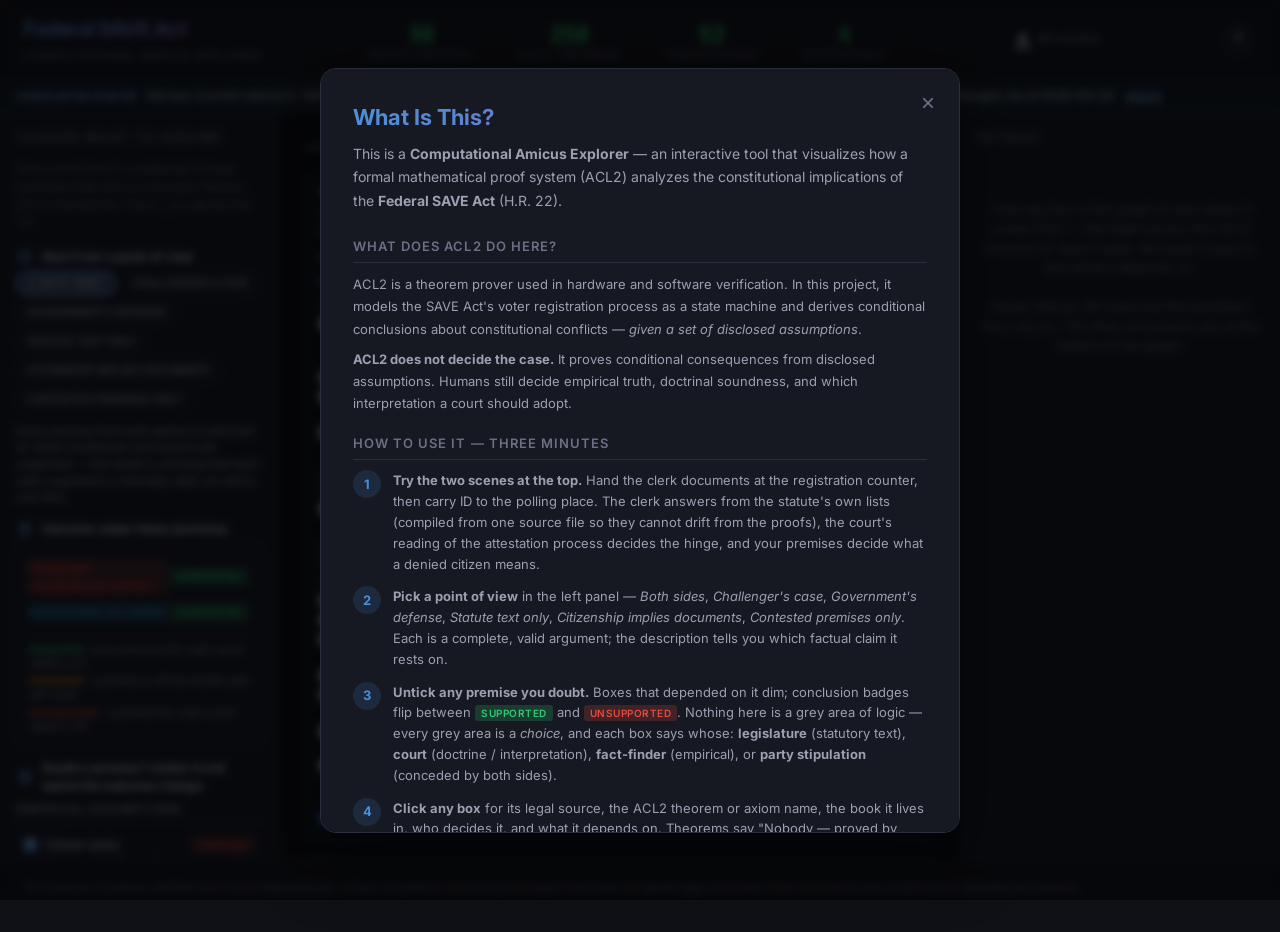
==== commit 4c8e106c: "explorer: export memo, jump bar, rewritten guide, readable theorem labels (v6.5.1) Co-Authored-By: C" ====
--- a/web/index.html
+++ b/web/index.html
@@ -7,7 +7,7 @@
   <title>Federal SAVE Act — Computational Amicus Explorer</title>
   <link rel="preconnect" href="https://fonts.googleapis.com">
   <link href="https://fonts.googleapis.com/css2?family=Inter:wght@300;400;500;600;700&family=JetBrains+Mono:wght@400;500&display=swap" rel="stylesheet">
-  <link rel="stylesheet" href="style.css?v=6.5.0">
+  <link rel="stylesheet" href="style.css?v=6.5.1">
 </head>
 <body>
   <header id="app-header">
@@ -98,6 +98,14 @@
     </aside>
 
     <section id="panel-center" class="panel panel-center">
+      <nav class="jump-bar" aria-label="Jump to">
+        <span class="jump-label">Jump to</span>
+        <a href="#voter-panel">Registration counter</a>
+        <a href="#poll-panel">Polling place</a>
+        <a href="#graph-container">Proof graph</a>
+        <a href="#" id="jump-conclusions">Conclusions</a>
+        <button id="export-memo-btn" class="export-btn" title="Write your current premises and outcomes as a Markdown brief">⬇ Export memo</button>
+      </nav>
       <details id="voter-panel" class="voter-panel" open>
         <summary class="voter-summary">
           <span class="voter-title">Try it — a citizen at the registration counter</span>
@@ -267,6 +275,16 @@
     </p>
   </footer>
 
+  <!-- Export memo modal -->
+  <div id="memo-modal" class="modal-overlay hidden">
+    <div class="modal-content memo-content">
+      <button id="memo-close" class="modal-close">&times;</button>
+      <h2 class="modal-title">Memo — current premises and conditional conclusions</h2>
+      <p class="modal-lead">Markdown. Every line is traceable to a certified ACL2 event or a traced axiom. Copy it into your document.</p>
+      <div class="memo-actions"><button id="memo-copy" class="preset-btn">Copy to clipboard</button> <span id="memo-copied" class="who"></span></div>
+      <textarea id="memo-text" class="memo-text" readonly></textarea>
+    </div>
+  </div>
   <!-- About Modal -->
   <div id="about-modal" class="modal-overlay hidden">
     <div class="modal-content">
@@ -287,48 +305,14 @@
       </div>
 
       <div class="modal-section">
-        <h3>How to Navigate</h3>
+        <h3>How to use it — three minutes</h3>
         <div class="modal-steps">
-          <div class="modal-step">
-            <span class="step-num">1</span>
-            <div>
-              <strong>Read the graph top-to-bottom.</strong> The six layers flow from source materials
-              down through formalization, the executable model, derivations, theorems, and final conclusions.
-            </div>
-          </div>
-          <div class="modal-step">
-            <span class="step-num">2</span>
-            <div>
-              <strong>Click any node</strong> to see its details in the right panel — source references,
-              the ACL2 event name, which book it lives in, and what it depends on.
-            </div>
-          </div>
-          <div class="modal-step">
-            <span class="step-num">3</span>
-            <div>
-              <strong>Pick a point of view</strong> with the preset buttons, then <strong>untick any premise you doubt</strong> in the left panel and watch
-              dependent nodes dim and conclusion status badges change from
-              <span class="inline-badge badge-supported">Supported</span> to
-              <span class="inline-badge badge-unsupported">Unsupported</span>.
-            </div>
-          </div>
-          <div class="modal-step">
-            <span class="step-num">4</span>
-            <div>
-              <strong>Click the audit stats</strong> in the header bar (Books, Theorems, Axioms, Existentials).
-              A detail drawer slides open showing the full supporting data — every book with its theorem/axiom count, every
-              theorem grouped by book, every axiom with its source trace, or every existential proposition.
-            </div>
-          </div>
-          <div class="modal-step">
-            <span class="step-num">5</span>
-            <div>
-              <strong>Try it:</strong> press <em>Government's defense</em> in the left panel.
-              The Government "NO CONFLICT" conclusion will show
-              <span class="inline-badge badge-supported">Supported</span> while the Challenger conclusion
-              shows <span class="inline-badge badge-unsupported">Unsupported</span>.
-            </div>
-          </div>
+          <div class="modal-step"><span class="step-num">1</span><div><strong>Try the two scenes at the top.</strong> Hand the clerk documents at the registration counter, then carry ID to the polling place. The clerk answers from the statute's own lists (compiled from one source file so they cannot drift from the proofs), the court's reading of the attestation process decides the hinge, and your premises decide what a denied citizen means.</div></div>
+          <div class="modal-step"><span class="step-num">2</span><div><strong>Pick a point of view</strong> in the left panel — <em>Both sides</em>, <em>Challenger's case</em>, <em>Government's defense</em>, <em>Statute text only</em>, <em>Citizenship implies documents</em>, <em>Contested premises only</em>. Each is a complete, valid argument; the description tells you which factual claim it rests on.</div></div>
+          <div class="modal-step"><span class="step-num">3</span><div><strong>Untick any premise you doubt.</strong> Boxes that depended on it dim; conclusion badges flip between <span class="inline-badge badge-supported">Supported</span> and <span class="inline-badge badge-unsupported">Unsupported</span>. Nothing here is a grey area of logic — every grey area is a <em>choice</em>, and each box says whose: <strong>legislature</strong> (statutory text), <strong>court</strong> (doctrine / interpretation), <strong>fact-finder</strong> (empirical), or <strong>party stipulation</strong> (conceded by both sides).</div></div>
+          <div class="modal-step"><span class="step-num">4</span><div><strong>Click any box</strong> for its legal source, the ACL2 theorem or axiom name, the book it lives in, who decides it, and what it depends on. Theorems say "Nobody — proved by ACL2 from definitions."</div></div>
+          <div class="modal-step"><span class="step-num">5</span><div><strong>Export a memo.</strong> The <em>Export memo</em> button writes your current premises, their deciders and sources, and the resulting conditional conclusions as a Markdown brief you can paste into a document.</div></div>
+          <div class="modal-step"><span class="step-num">6</span><div><strong>For reviewers:</strong> the header numbers open drawers listing every certified book, theorem and traced axiom. Everything is machine-checked in CI on every commit — all books certified, every quoted clause verbatim in both bill texts, generated books identical to their source files.</div></div>
         </div>
       </div>
 
@@ -362,6 +346,6 @@
     </div>
   </div>
 
-  <script src="app.js?v=6.5.0"></script>
+  <script src="app.js?v=6.5.1"></script>
 </body>
 </html>
--- a/web/style.css
+++ b/web/style.css
@@ -1675,3 +1675,14 @@
 .voter-whatsthis code { font-family: "JetBrains Mono", monospace; font-size: 10px; color: #c9d3dd; word-break: break-all; }
 
 .voter-outcome .mono { font-family: "JetBrains Mono", monospace; font-size: 10px; color: #c9d3dd; }
+
+/* v6.5.1 jump bar + memo */
+.jump-bar { display:flex; flex-wrap:wrap; align-items:center; gap:10px; margin:0 0 12px; font-size:12px; }
+.jump-label { color:#9aa7b4; font-size:10.5px; letter-spacing:.06em; text-transform:uppercase; }
+.jump-bar a { color:#8fc1ff; text-decoration:none; border-bottom:1px dotted rgba(143,193,255,.5); }
+.jump-bar a:hover { border-bottom-style:solid; }
+.export-btn { margin-left:auto; background: rgba(46,204,113,.15); border:1px solid rgba(46,204,113,.5); color:#9ff0bf; border-radius:6px; padding:4px 10px; font-size:12px; font-weight:600; cursor:pointer; }
+.export-btn:hover { background: rgba(46,204,113,.28); }
+.memo-content { max-width: 820px; }
+.memo-actions { margin: 8px 0; }
+.memo-text { width:100%; min-height:360px; font: 11.5px/1.45 "JetBrains Mono", monospace; background:#151826; color:#dfe6ee; border:1px solid #3a4257; border-radius:6px; padding:10px; resize:vertical; }
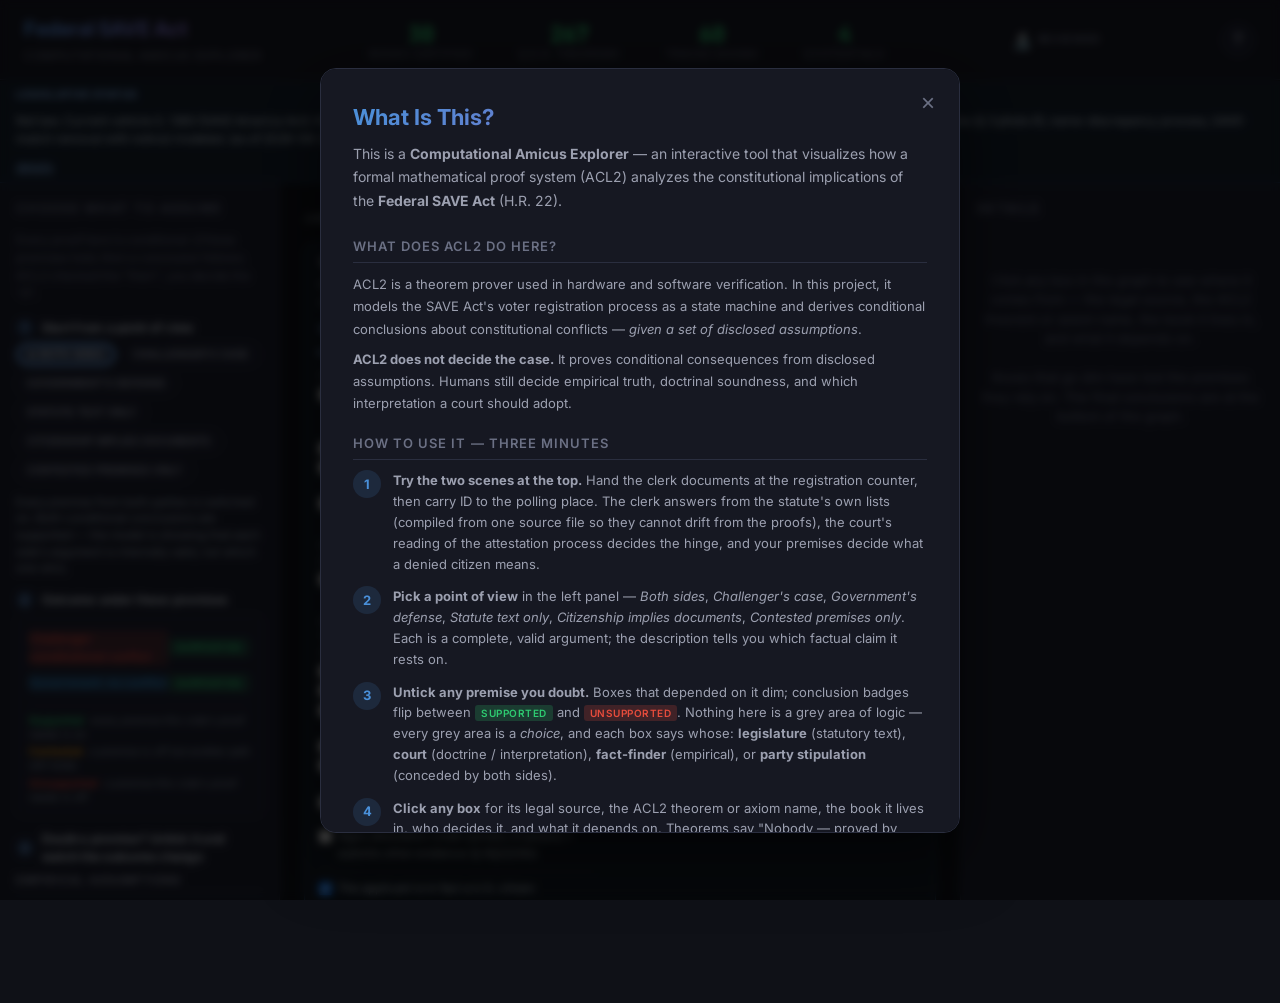
==== commit ee85d1a8: "release: v6.6.0 — name-discrepancy process, SAVE-match removal path (with notice), scenario D, pivot" ====
--- a/web/index.html
+++ b/web/index.html
@@ -7,7 +7,7 @@
   <title>Federal SAVE Act — Computational Amicus Explorer</title>
   <link rel="preconnect" href="https://fonts.googleapis.com">
   <link href="https://fonts.googleapis.com/css2?family=Inter:wght@300;400;500;600;700&family=JetBrains+Mono:wght@400;500&display=swap" rel="stylesheet">
-  <link rel="stylesheet" href="style.css?v=6.5.1">
+  <link rel="stylesheet" href="style.css?v=6.6.0">
 </head>
 <body>
   <header id="app-header">
@@ -129,6 +129,11 @@
               <defs>
                 <linearGradient id="vg-floor" x1="0" y1="0" x2="0" y2="1"><stop offset="0" stop-color="#232737"/><stop offset="1" stop-color="#171a26"/></linearGradient>
                 <filter id="vg-shadow" x="-10%" y="-10%" width="120%" height="130%"><feDropShadow dx="0" dy="2" stdDeviation="2" flood-color="#000" flood-opacity=".35"/></filter>
+                <!-- hand-drawn look: slight wobble of every edge -->
+                <filter id="vg-sketch" x="-5%" y="-5%" width="110%" height="110%">
+                  <feTurbulence type="fractalNoise" baseFrequency="0.035" numOctaves="2" seed="7" result="noise"/>
+                  <feDisplacementMap in="SourceGraphic" in2="noise" scale="2.2" xChannelSelector="R" yChannelSelector="G"/>
+                </filter>
               </defs>
               <!-- wall + floor -->
               <rect x="0" y="0" width="560" height="300" fill="#1f2333"/>
@@ -141,7 +146,7 @@
               <rect x="300" y="184" width="252" height="52" fill="#30364a"/>
               <rect x="300" y="184" width="252" height="6" fill="#262b3b"/>
               <!-- ===== clerk (behind counter) ===== -->
-              <g id="clerk">
+              <g id="clerk" class="sketch">
                 <rect x="392" y="128" width="52" height="46" rx="12" fill="#4a90d9"/>
                 <rect x="412" y="118" width="12" height="14" rx="4" fill="#e8c39e"/>
                 <circle cx="418" cy="100" r="22" fill="#e8c39e"/>
@@ -152,7 +157,7 @@
                 <ellipse cx="380" cy="168" rx="9" ry="5" fill="#e8c39e"/>
               </g>
               <!-- ===== applicant ===== -->
-              <g id="applicant">
+              <g id="applicant" class="sketch">
                 <!-- body -->
                 <path d="M104 236 v-70 a30 30 0 0 1 30 -30 h16 a30 30 0 0 1 30 30 v70 z" fill="#8e44ad"/>
                 <!-- far arm (down) -->
@@ -215,7 +220,7 @@
               <rect x="292" y="168" width="170" height="16" rx="3" fill="#4a5268"/>
               <rect x="300" y="184" width="154" height="52" fill="#30364a"/>
               <!-- poll worker -->
-              <g id="poll-worker">
+              <g id="poll-worker" class="sketch">
                 <rect x="362" y="128" width="52" height="46" rx="12" fill="#2ecc71"/>
                 <rect x="382" y="118" width="12" height="14" rx="4" fill="#d9b08c"/>
                 <circle cx="388" cy="100" r="22" fill="#d9b08c"/>
@@ -225,7 +230,7 @@
                 <ellipse cx="350" cy="168" rx="9" ry="5" fill="#d9b08c"/>
               </g>
               <!-- voter (same purple citizen) -->
-              <g id="poll-voter">
+              <g id="poll-voter" class="sketch">
                 <path d="M104 236 v-70 a30 30 0 0 1 30 -30 h16 a30 30 0 0 1 30 30 v70 z" fill="#8e44ad"/>
                 <path d="M108 150 q-18 30 -10 70" stroke="#8e44ad" stroke-width="14" fill="none" stroke-linecap="round"/>
                 <rect x="136" y="108" width="14" height="16" rx="5" fill="#f1d2b6"/>
@@ -346,6 +351,6 @@
     </div>
   </div>
 
-  <script src="app.js?v=6.5.1"></script>
+  <script src="app.js?v=6.6.0"></script>
 </body>
 </html>
--- a/web/style.css
+++ b/web/style.css
@@ -1686,3 +1686,8 @@
 .memo-content { max-width: 820px; }
 .memo-actions { margin: 8px 0; }
 .memo-text { width:100%; min-height:360px; font: 11.5px/1.45 "JetBrains Mono", monospace; background:#151826; color:#dfe6ee; border:1px solid #3a4257; border-radius:6px; padding:10px; resize:vertical; }
+
+/* v6.6 hand-drawn look */
+.sketch { filter: url(#vg-sketch); }
+.sketch rect, .sketch circle, .sketch path, .sketch ellipse { stroke: #2a1f1a; stroke-width: 1.4; stroke-linejoin: round; paint-order: stroke fill; }
+.sketch path[stroke] { stroke-width: 2.2; }
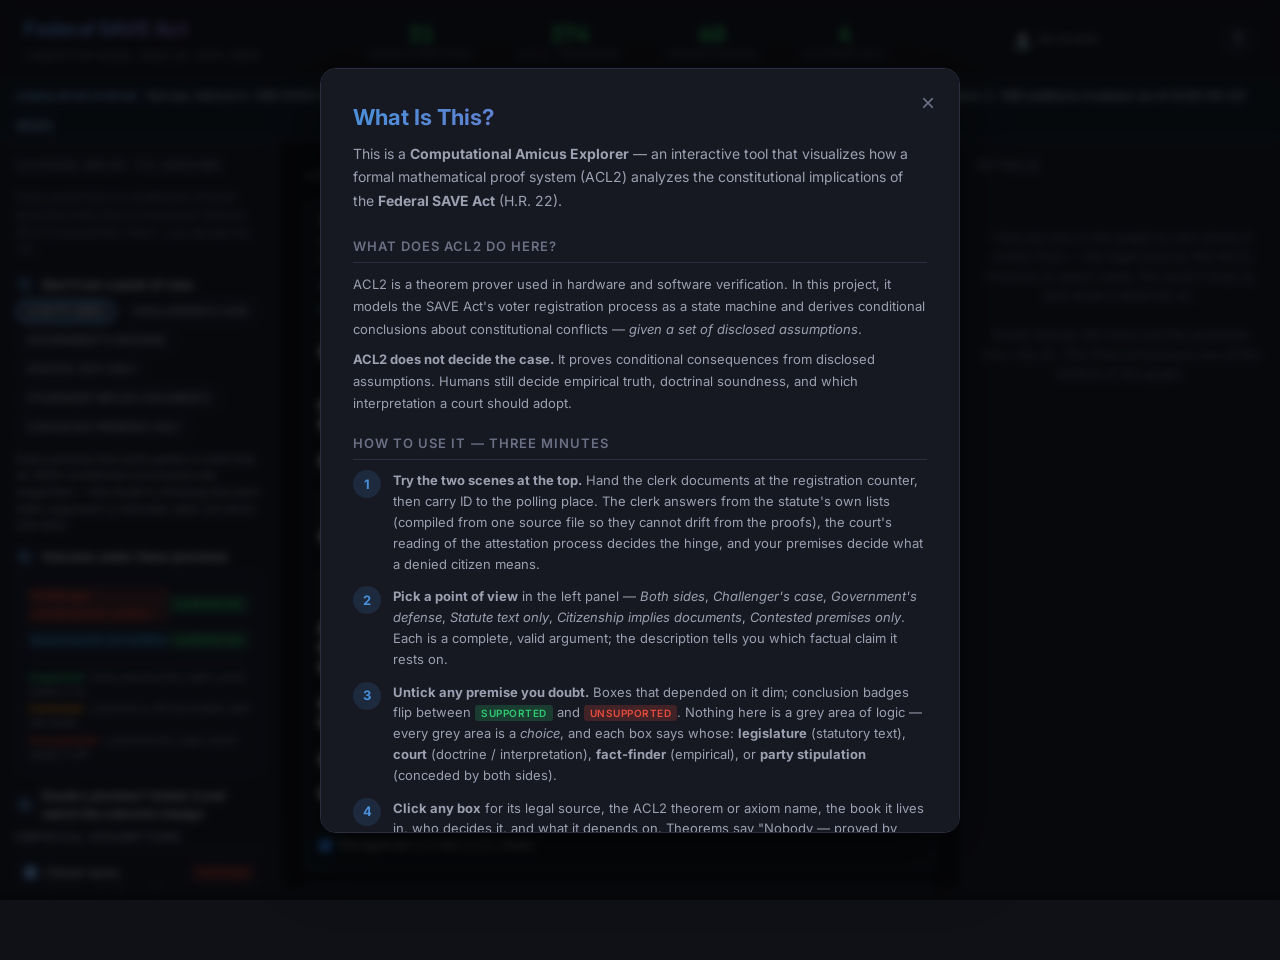
==== commit 6923cc4e: "explorer: project-independent UI/builder; MEGA Act § 113 demo published at /examples/mega_act_s113/ " ====
--- a/web/index.html
+++ b/web/index.html
@@ -7,7 +7,7 @@
   <title>Federal SAVE Act — Computational Amicus Explorer</title>
   <link rel="preconnect" href="https://fonts.googleapis.com">
   <link href="https://fonts.googleapis.com/css2?family=Inter:wght@300;400;500;600;700&family=JetBrains+Mono:wght@400;500&display=swap" rel="stylesheet">
-  <link rel="stylesheet" href="style.css?v=6.6.0">
+  <link rel="stylesheet" href="style.css?v=7.0.1">
 </head>
 <body>
   <header id="app-header">
@@ -276,7 +276,8 @@
     <p>This explorer visualizes certified ACL2 proof dependencies. It does not perform live ACL2 proof search and does not decide legal outcomes. Final conclusions are conditional on selected assumptions.</p>
     <p class="footer-meta">
       <span id="footer-version"></span> ·
-      <a href="https://github.com/f-pound/federal_save_act" target="_blank" rel="noopener">GitHub</a>
+      <a href="https://github.com/f-pound/federal_save_act" target="_blank" rel="noopener">GitHub</a> ·
+      <a href="examples/mega_act_s113/" title="Second statute, built by the pipeline: H.R. 7300 (MEGA Act) § 113">Also: MEGA Act § 113 demo</a>
     </p>
   </footer>
 
@@ -351,6 +352,6 @@
     </div>
   </div>
 
-  <script src="app.js?v=6.6.0"></script>
+  <script src="app.js?v=7.0.1"></script>
 </body>
 </html>
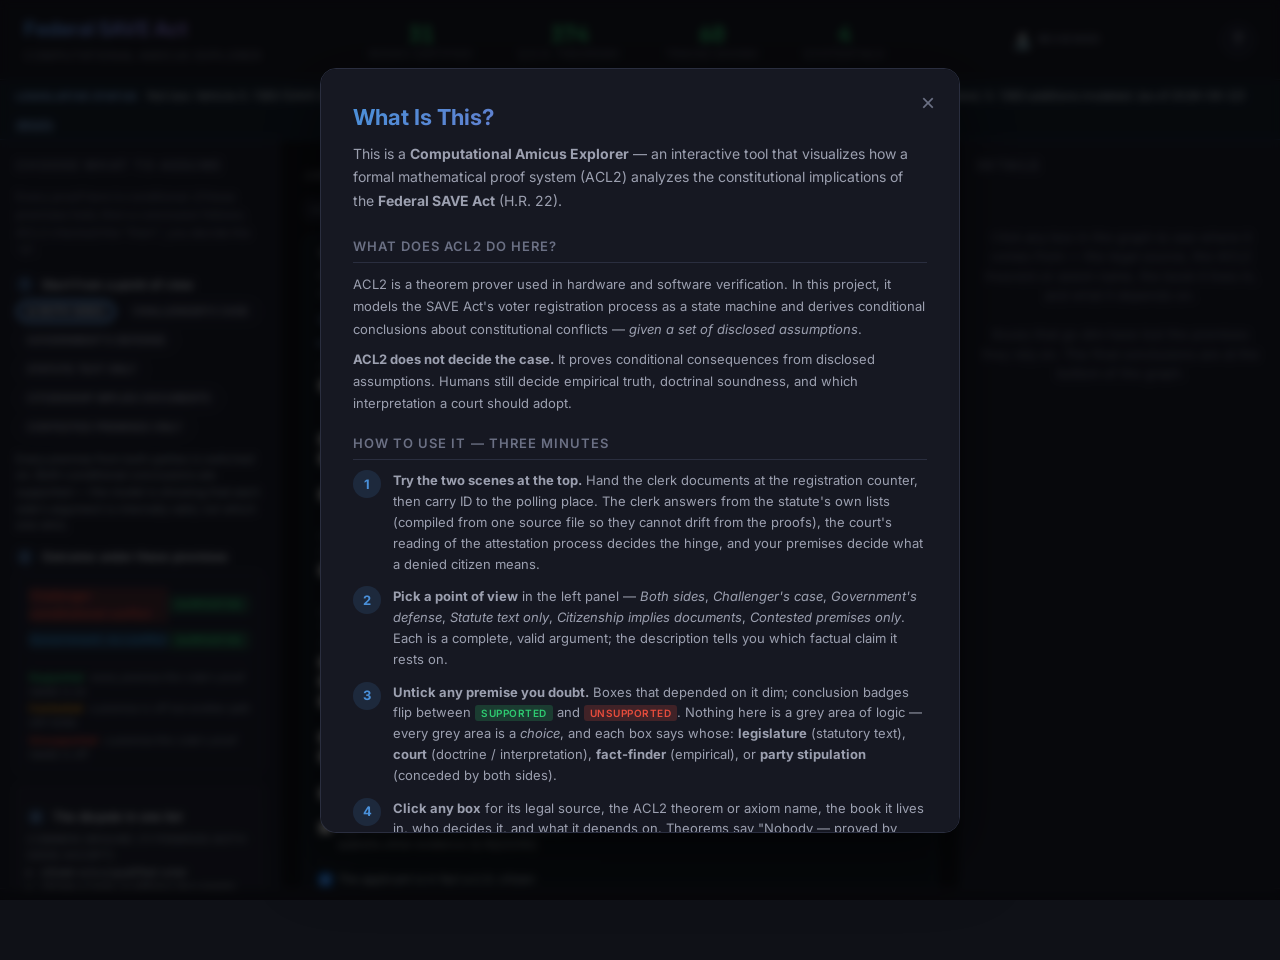
==== commit 91ab1c59: "explorer: shareable URL state, guided tour, dispute list, print stylesheet (v7.1.0) Co-Authored-By: " ====
--- a/web/index.html
+++ b/web/index.html
@@ -7,7 +7,7 @@
   <title>Federal SAVE Act — Computational Amicus Explorer</title>
   <link rel="preconnect" href="https://fonts.googleapis.com">
   <link href="https://fonts.googleapis.com/css2?family=Inter:wght@300;400;500;600;700&family=JetBrains+Mono:wght@400;500&display=swap" rel="stylesheet">
-  <link rel="stylesheet" href="style.css?v=7.0.1">
+  <link rel="stylesheet" href="style.css?v=7.1.0">
 </head>
 <body>
   <header id="app-header">
@@ -85,6 +85,10 @@
           <span><b class="lg lg-unsupported">Unsupported</b> a premise this side's proof needs is off</span>
         </div>
       </div>
+      <div id="dispute-panel" class="dispute-panel">
+        <div class="step-label"><span class="step-chip">★</span> The dispute in one list</div>
+        <div id="dispute-list"></div>
+      </div>
       <div class="step-label"><span class="step-chip">3</span> Doubt a premise? Untick it and watch the outcome change</div>
       <div id="controls-container"></div>
       <div class="filter-section">
@@ -104,6 +108,8 @@
         <a href="#poll-panel">Polling place</a>
         <a href="#graph-container">Proof graph</a>
         <a href="#" id="jump-conclusions">Conclusions</a>
+        <button id="tour-btn" class="tour-btn" title="A 60-second walkthrough">▶ Tour</button>
+        <input id="share-link" class="share-link" readonly title="This link reproduces the current premises" aria-label="Share link">
         <button id="export-memo-btn" class="export-btn" title="Write your current premises and outcomes as a Markdown brief">⬇ Export memo</button>
       </nav>
       <details id="voter-panel" class="voter-panel" open>
@@ -281,6 +287,10 @@
     </p>
   </footer>
 
+  <div id="tour-tip" class="tour-tip hidden" role="dialog" aria-live="polite">
+    <div id="tour-text"></div>
+    <div class="tour-actions"><span id="tour-count" class="who"></span><button id="tour-skip" class="preset-btn">Skip</button><button id="tour-next" class="preset-btn">Next</button></div>
+  </div>
   <!-- Export memo modal -->
   <div id="memo-modal" class="modal-overlay hidden">
     <div class="modal-content memo-content">
@@ -352,6 +362,6 @@
     </div>
   </div>
 
-  <script src="app.js?v=7.0.1"></script>
+  <script src="app.js?v=7.1.0"></script>
 </body>
 </html>
--- a/web/style.css
+++ b/web/style.css
@@ -1691,3 +1691,26 @@
 .sketch { filter: url(#vg-sketch); }
 .sketch rect, .sketch circle, .sketch path, .sketch ellipse { stroke: #2a1f1a; stroke-width: 1.4; stroke-linejoin: round; paint-order: stroke fill; }
 .sketch path[stroke] { stroke-width: 2.2; }
+
+.voter-panel.hidden { display: none; }
+.jump-bar a.hidden { display: none; }
+
+/* v7.1 dispute panel, tour, share link, print */
+.dispute-panel { margin: 10px 0 4px; padding: 8px 10px; border: 1px solid rgba(255,255,255,.08); border-radius: 8px; background: rgba(255,255,255,.02); }
+.dispute-h { font-size: 10.5px; letter-spacing: .05em; text-transform: uppercase; color: #9aa7b4; margin: 6px 0 2px; }
+.dispute-h.dispute-challenger { color: #ff9d93; } .dispute-h.dispute-government { color: #8fc1ff; }
+.dispute-ul { margin: 0 0 4px 14px; padding: 0; font-size: 11px; line-height: 1.35; color: #c9d3dd; }
+.dispute-ul li.off { opacity: .45; text-decoration: line-through; }
+.tour-btn { background: rgba(155,89,182,.18); border: 1px solid rgba(155,89,182,.5); color: #d7aaff; border-radius: 6px; padding: 4px 10px; font-size: 12px; font-weight: 600; cursor: pointer; }
+.share-link { flex: 1 1 160px; min-width: 120px; font: 10.5px "JetBrains Mono", monospace; background: #151826; color: #9aa7b4; border: 1px solid #3a4257; border-radius: 6px; padding: 4px 6px; }
+.tour-tip { position: fixed; right: 24px; bottom: 24px; z-index: 1000; max-width: 360px; background: #f5f7fa; color: #1c1f2e; border-radius: 10px; padding: 14px 16px; box-shadow: 0 8px 30px rgba(0,0,0,.5); font-size: 13px; line-height: 1.45; }
+.tour-tip.hidden { display: none; }
+.tour-actions { display: flex; gap: 8px; align-items: center; justify-content: flex-end; margin-top: 10px; }
+.tour-actions .who { margin-right: auto; color: #5b6470; }
+.tour-target { outline: 3px solid #F39C12 !important; outline-offset: 3px; border-radius: 6px; transition: outline .2s; }
+@media print {
+  #app-header .audit-bar, .reviewer-toggle, .about-btn, .jump-bar, .tour-tip, #audit-drawer, .warning-banner, .mobile-panel-toggles, .filter-section { display: none !important; }
+  body, .panel, .graph-node, .modal-content { background: #fff !important; color: #111 !important; }
+  .panel { position: static !important; height: auto !important; overflow: visible !important; }
+  .memo-text { min-height: 0; height: auto; }
+}
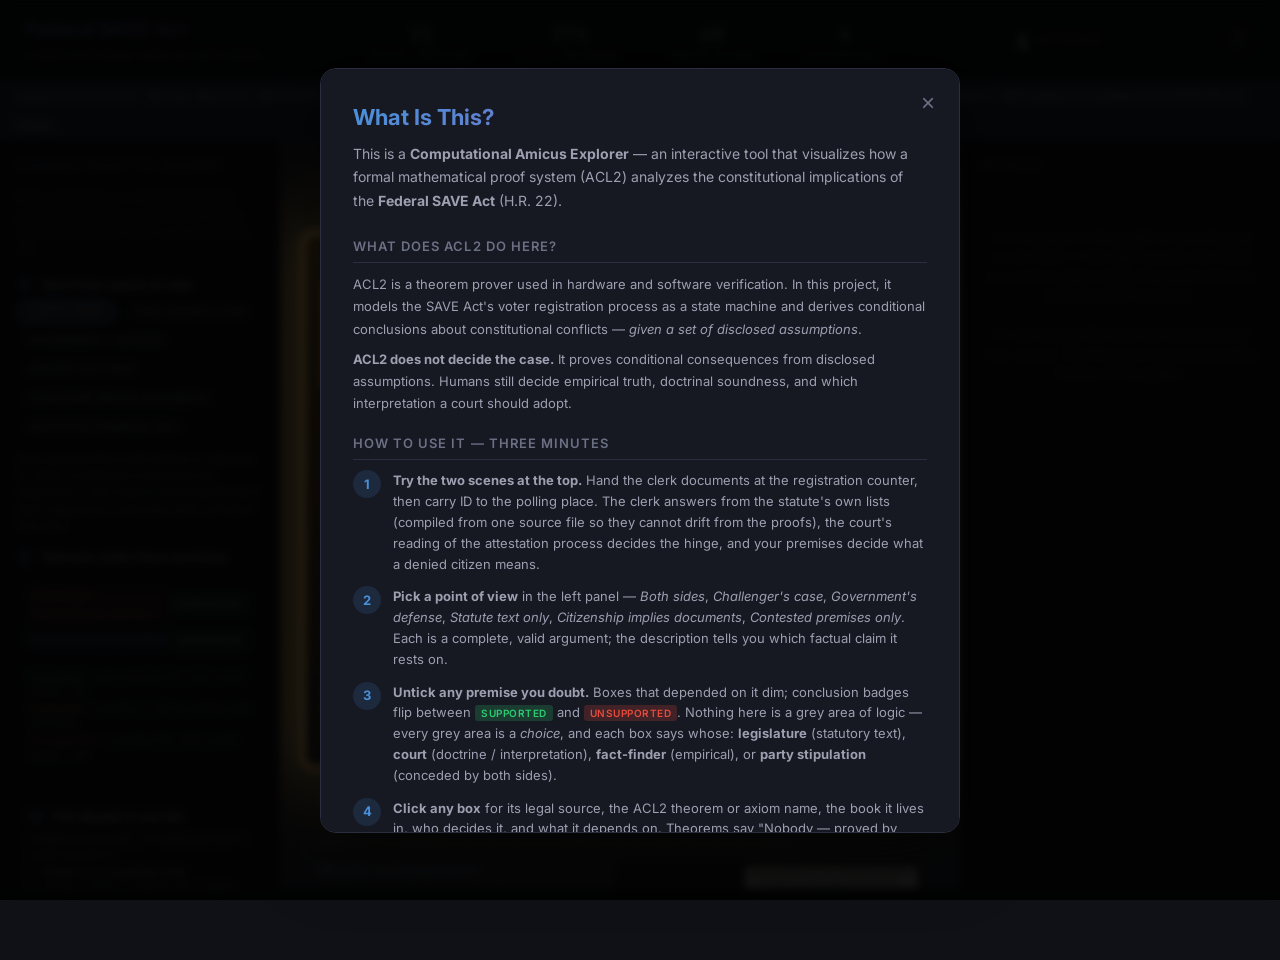
==== commit d018cf11: "explorer: the hinge spotlight — quoted phrase, two readings, live consequence, audit evidence, liter" ====
--- a/web/index.html
+++ b/web/index.html
@@ -7,7 +7,7 @@
   <title>Federal SAVE Act — Computational Amicus Explorer</title>
   <link rel="preconnect" href="https://fonts.googleapis.com">
   <link href="https://fonts.googleapis.com/css2?family=Inter:wght@300;400;500;600;700&family=JetBrains+Mono:wght@400;500&display=swap" rel="stylesheet">
-  <link rel="stylesheet" href="style.css?v=7.1.0">
+  <link rel="stylesheet" href="style.css?v=7.2.1">
 </head>
 <body>
   <header id="app-header">
@@ -104,6 +104,7 @@
     <section id="panel-center" class="panel panel-center">
       <nav class="jump-bar" aria-label="Jump to">
         <span class="jump-label">Jump to</span>
+        <a href="#hinge-panel">The hinge</a>
         <a href="#voter-panel">Registration counter</a>
         <a href="#poll-panel">Polling place</a>
         <a href="#graph-container">Proof graph</a>
@@ -112,6 +113,21 @@
         <input id="share-link" class="share-link" readonly title="This link reproduces the current premises" aria-label="Share link">
         <button id="export-memo-btn" class="export-btn" title="Write your current premises and outcomes as a Markdown brief">⬇ Export memo</button>
       </nav>
+      <section id="hinge-panel" class="hinge-panel" aria-label="The hinge">
+        <div class="hinge-eyebrow"><span>The hinge — the one phrase the whole registration dispute turns on</span><button id="spotlight-btn" class="spotlight-btn" title="Dim everything else and light the hinge">🔦 Spotlight</button></div>
+        <div class="hinge-beam" aria-hidden="true"></div>
+        <blockquote class="hinge-quote">“… such official <em>shall make a determination</em> as to whether the applicant has sufficiently established United States citizenship for purposes of registering to vote …”<span class="hinge-cite">SAVE Act § 2(f), new NVRA § 8(j)(2)(A)</span></blockquote>
+        <div class="hinge-readings">
+          <button class="hinge-btn" data-reading="mandatory"><span class="hinge-tag">Reading A</span><strong>Must approve</strong><span>If the attestation and evidence meet the standards, the official has to register the applicant.</span></button>
+          <button class="hinge-btn" data-reading="discretionary"><span class="hinge-tag">Reading B</span><strong>May deny</strong><span>The official decides; “sufficiently established” is undefined, so a qualified citizen can still be turned away.</span></button>
+          <button class="hinge-btn hinge-both" data-reading="both"><span class="hinge-tag">Both</span><strong>Undecided</strong><span>Keep both readings as separate paths — the model’s default.</span></button>
+        </div>
+        <div id="hinge-consequence" class="hinge-consequence"></div>
+        <div class="hinge-evidence">
+          <div class="hinge-ev-title">Why we know it is <em>the</em> hinge</div>
+          <div id="hinge-evidence-text"></div>
+        </div>
+      </section>
       <details id="voter-panel" class="voter-panel" open>
         <summary class="voter-summary">
           <span class="voter-title">Try it — a citizen at the registration counter</span>
@@ -283,7 +299,8 @@
     <p class="footer-meta">
       <span id="footer-version"></span> ·
       <a href="https://github.com/f-pound/federal_save_act" target="_blank" rel="noopener">GitHub</a> ·
-      <a href="examples/mega_act_s113/" title="Second statute, built by the pipeline: H.R. 7300 (MEGA Act) § 113">Also: MEGA Act § 113 demo</a>
+      <a href="examples/mega_act_s113/" title="Second statute, built by the pipeline: H.R. 7300 (MEGA Act) § 113">Also: MEGA Act § 113 demo</a> ·
+      <a href="paper/" title="Method and results, for legal scholars and formal-methods readers">White paper</a>
     </p>
   </footer>
 
@@ -362,6 +379,6 @@
     </div>
   </div>
 
-  <script src="app.js?v=7.1.0"></script>
+  <script src="app.js?v=7.2.1"></script>
 </body>
 </html>
--- a/web/style.css
+++ b/web/style.css
@@ -1714,3 +1714,39 @@
   .panel { position: static !important; height: auto !important; overflow: visible !important; }
   .memo-text { min-height: 0; height: auto; }
 }
+
+/* v7.2 hinge spotlight */
+.hinge-panel { margin: 0 0 16px; padding: 16px 18px 14px; border: 1px solid rgba(243,156,18,.45); border-radius: 10px; background: linear-gradient(180deg, rgba(243,156,18,.09), rgba(243,156,18,.03)); }
+.hinge-eyebrow { font-size: 11px; letter-spacing: .08em; text-transform: uppercase; color: #F39C12; font-weight: 700; margin-bottom: 8px; }
+.hinge-quote { margin: 0 0 12px; padding: 10px 14px; border-left: 3px solid #F39C12; font-size: 15px; line-height: 1.45; color: #e8ecf0; font-style: normal; }
+.hinge-quote em { color: #ffd28a; font-style: normal; font-weight: 700; }
+.hinge-cite { display: block; margin-top: 6px; font-size: 11px; color: #9aa7b4; font-family: "JetBrains Mono", monospace; }
+.hinge-readings { display: grid; grid-template-columns: repeat(3, minmax(0,1fr)); gap: 10px; margin-bottom: 10px; }
+.hinge-btn { text-align: left; background: rgba(255,255,255,.03); border: 1px solid rgba(255,255,255,.12); border-radius: 8px; padding: 10px 12px; color: #dfe6ee; cursor: pointer; display: flex; flex-direction: column; gap: 4px; font: inherit; }
+.hinge-btn span:last-child { font-size: 11.5px; color: #9aa7b4; line-height: 1.35; }
+.hinge-btn strong { font-size: 14px; }
+.hinge-tag { font-size: 10px; letter-spacing: .08em; text-transform: uppercase; color: #F39C12; font-weight: 700; }
+.hinge-btn.active { border-color: #F39C12; box-shadow: inset 0 0 0 2px rgba(243,156,18,.6); background: rgba(243,156,18,.12); }
+.hinge-btn:focus-visible { outline: 2px solid #F39C12; outline-offset: 2px; }
+.hinge-consequence { font-size: 12.5px; line-height: 1.5; color: #c9d3dd; padding: 8px 2px; }
+.hinge-consequence .ok { color: #2ECC71; } .hinge-consequence .bad { color: #E74C3C; } .hinge-consequence .mid { color: #F39C12; }
+.hinge-consequence .mono, .hinge-evidence .mono { font-family: "JetBrains Mono", monospace; font-size: 10.5px; color: #dfe6ee; }
+.hinge-evidence { margin-top: 6px; padding-top: 10px; border-top: 1px dashed rgba(243,156,18,.35); font-size: 12px; line-height: 1.5; color: #c9d3dd; }
+.hinge-ev-title { font-size: 11px; letter-spacing: .06em; text-transform: uppercase; color: #ffd28a; margin-bottom: 4px; }
+.hinge-panel.hidden { display: none; }
+@media (max-width: 900px) { .hinge-readings { grid-template-columns: 1fr; } }
+
+/* v7.2.1 literal spotlight */
+.hinge-eyebrow { display: flex; align-items: center; justify-content: space-between; gap: 10px; }
+.spotlight-btn { background: rgba(243,156,18,.14); border: 1px solid rgba(243,156,18,.55); color: #ffd28a; border-radius: 6px; padding: 3px 9px; font-size: 11px; font-weight: 700; letter-spacing: .04em; cursor: pointer; }
+.spotlight-btn:hover { background: rgba(243,156,18,.28); }
+.hinge-panel { position: relative; overflow: visible; }
+.hinge-beam { position: absolute; left: 50%; top: -140px; width: 520px; height: 180px; transform: translateX(-50%); pointer-events: none; opacity: 0;
+  background: radial-gradient(ellipse at 50% 100%, rgba(255,214,138,.55) 0%, rgba(255,214,138,.18) 35%, rgba(255,214,138,0) 70%);
+  clip-path: polygon(44% 0, 56% 0, 100% 100%, 0 100%); transition: opacity .6s ease; z-index: 3; }
+body.spotlight-on .panel-left, body.spotlight-on .panel-right, body.spotlight-on #app-header, body.spotlight-on #status-bar, body.spotlight-on .jump-bar,
+body.spotlight-on #panel-center > *:not(#hinge-panel), body.spotlight-on #app-footer { filter: brightness(.28) saturate(.6); transition: filter .6s ease; }
+body.spotlight-on #hinge-panel { box-shadow: 0 0 0 2px rgba(255,214,138,.9), 0 0 60px 18px rgba(255,200,90,.35), 0 0 140px 40px rgba(255,200,90,.15); background: linear-gradient(180deg, rgba(243,156,18,.22), rgba(243,156,18,.06)); z-index: 4; }
+body.spotlight-on .hinge-beam { opacity: 1; }
+body.spotlight-on .hinge-quote em { text-shadow: 0 0 14px rgba(255,214,138,.8); }
+@media (prefers-reduced-motion: reduce) { .hinge-beam, body.spotlight-on * { transition: none !important; } }
